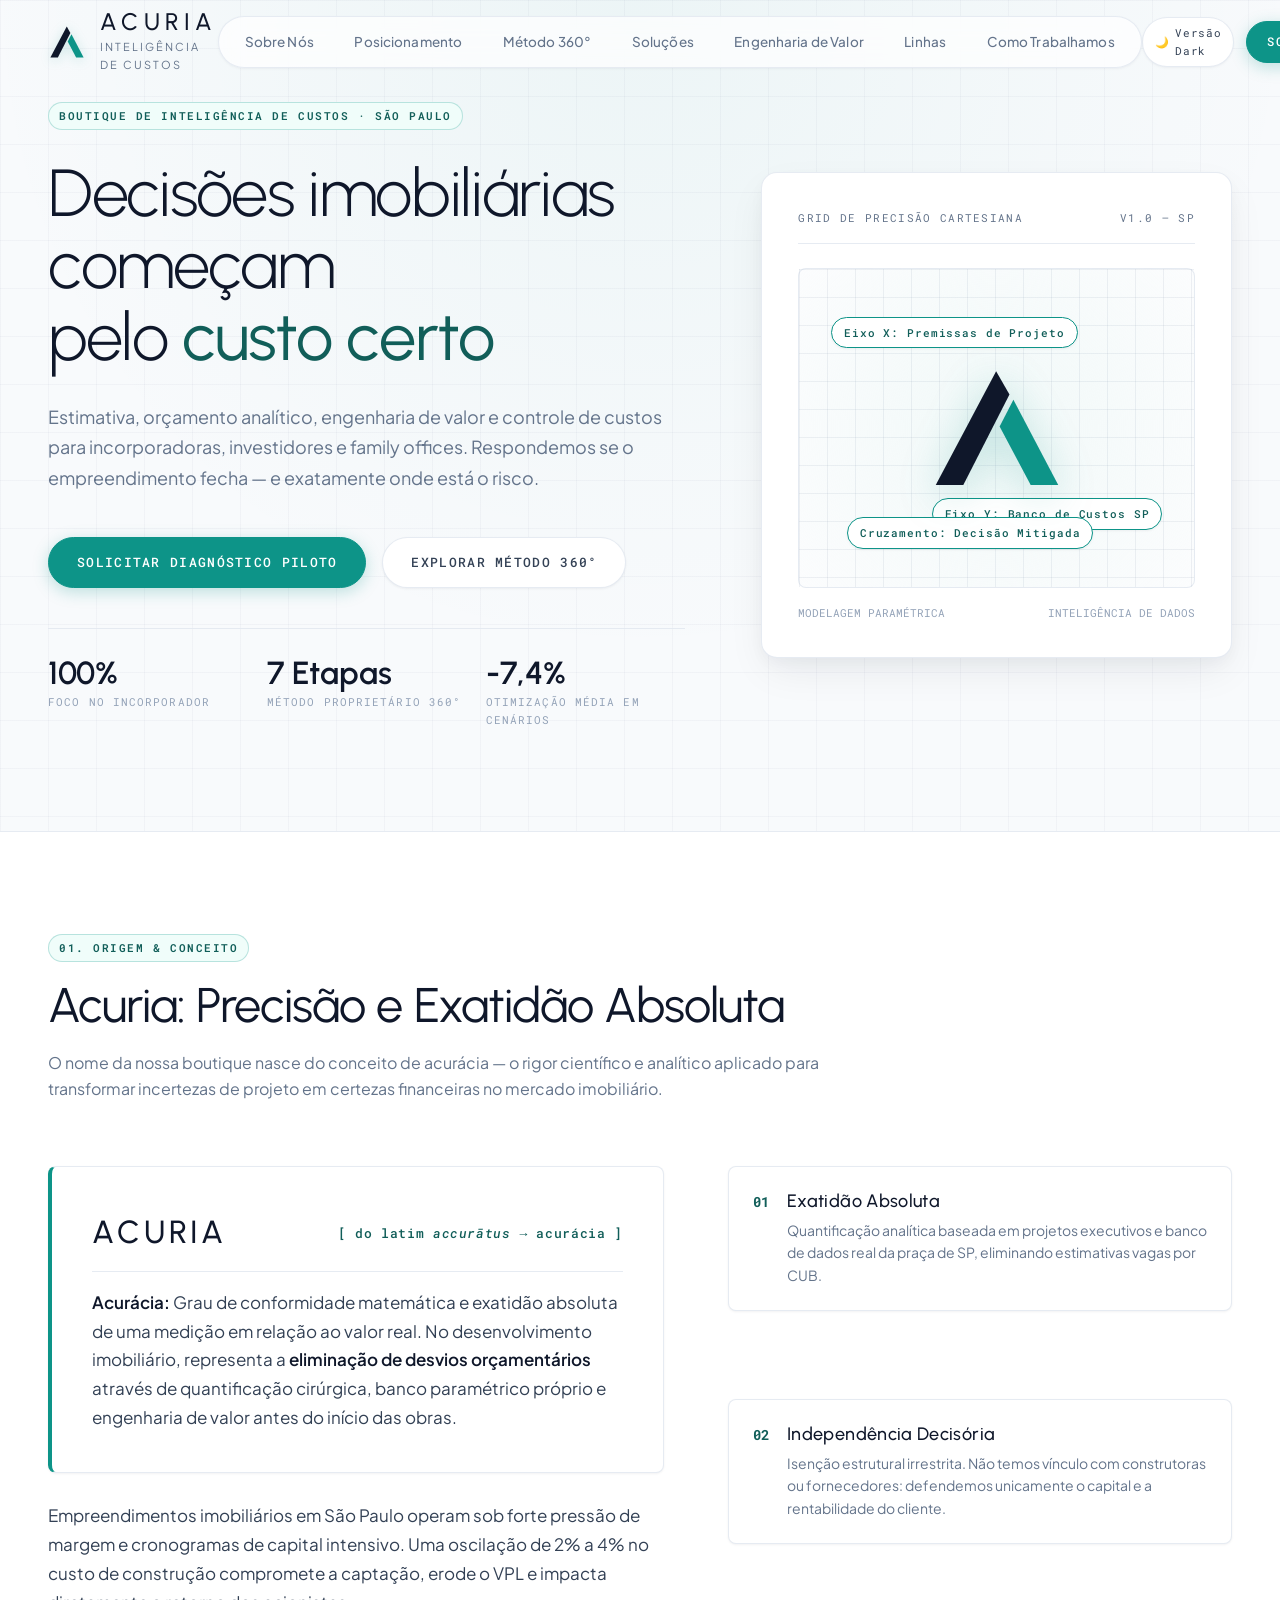
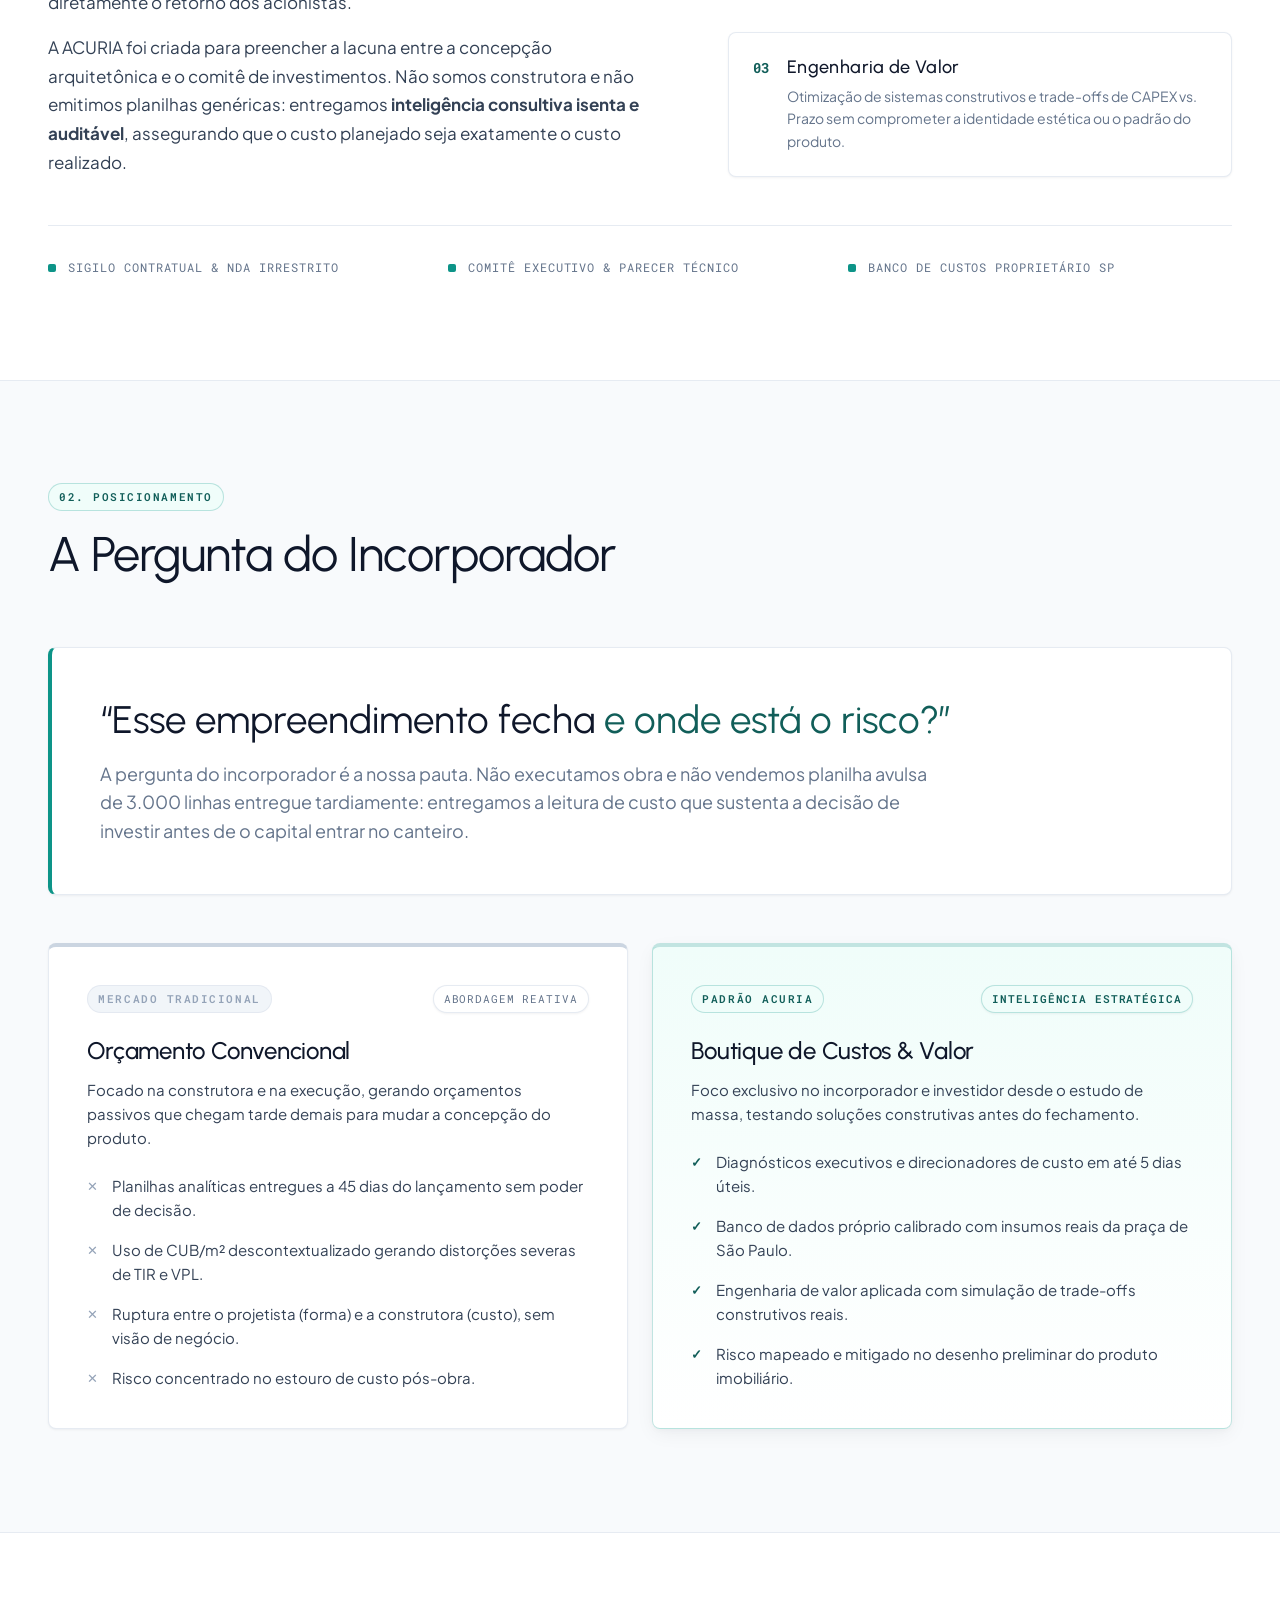
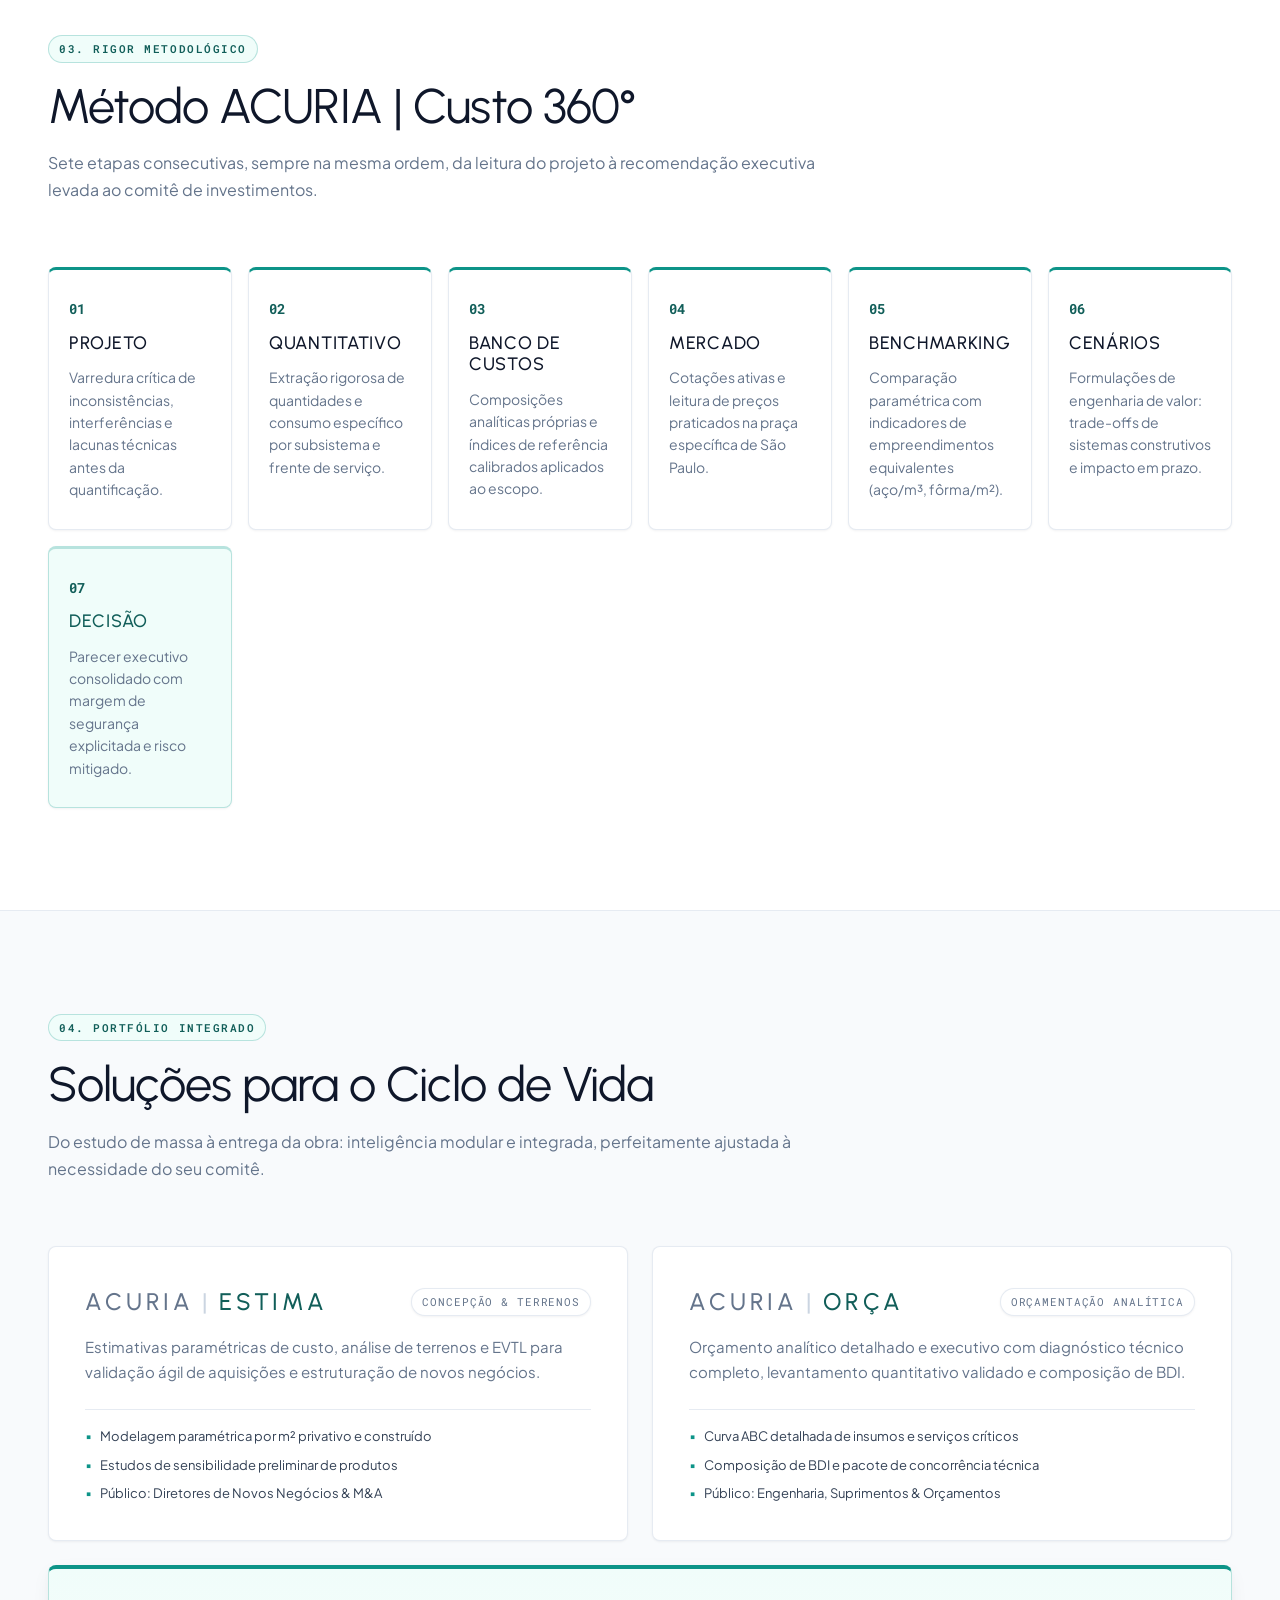
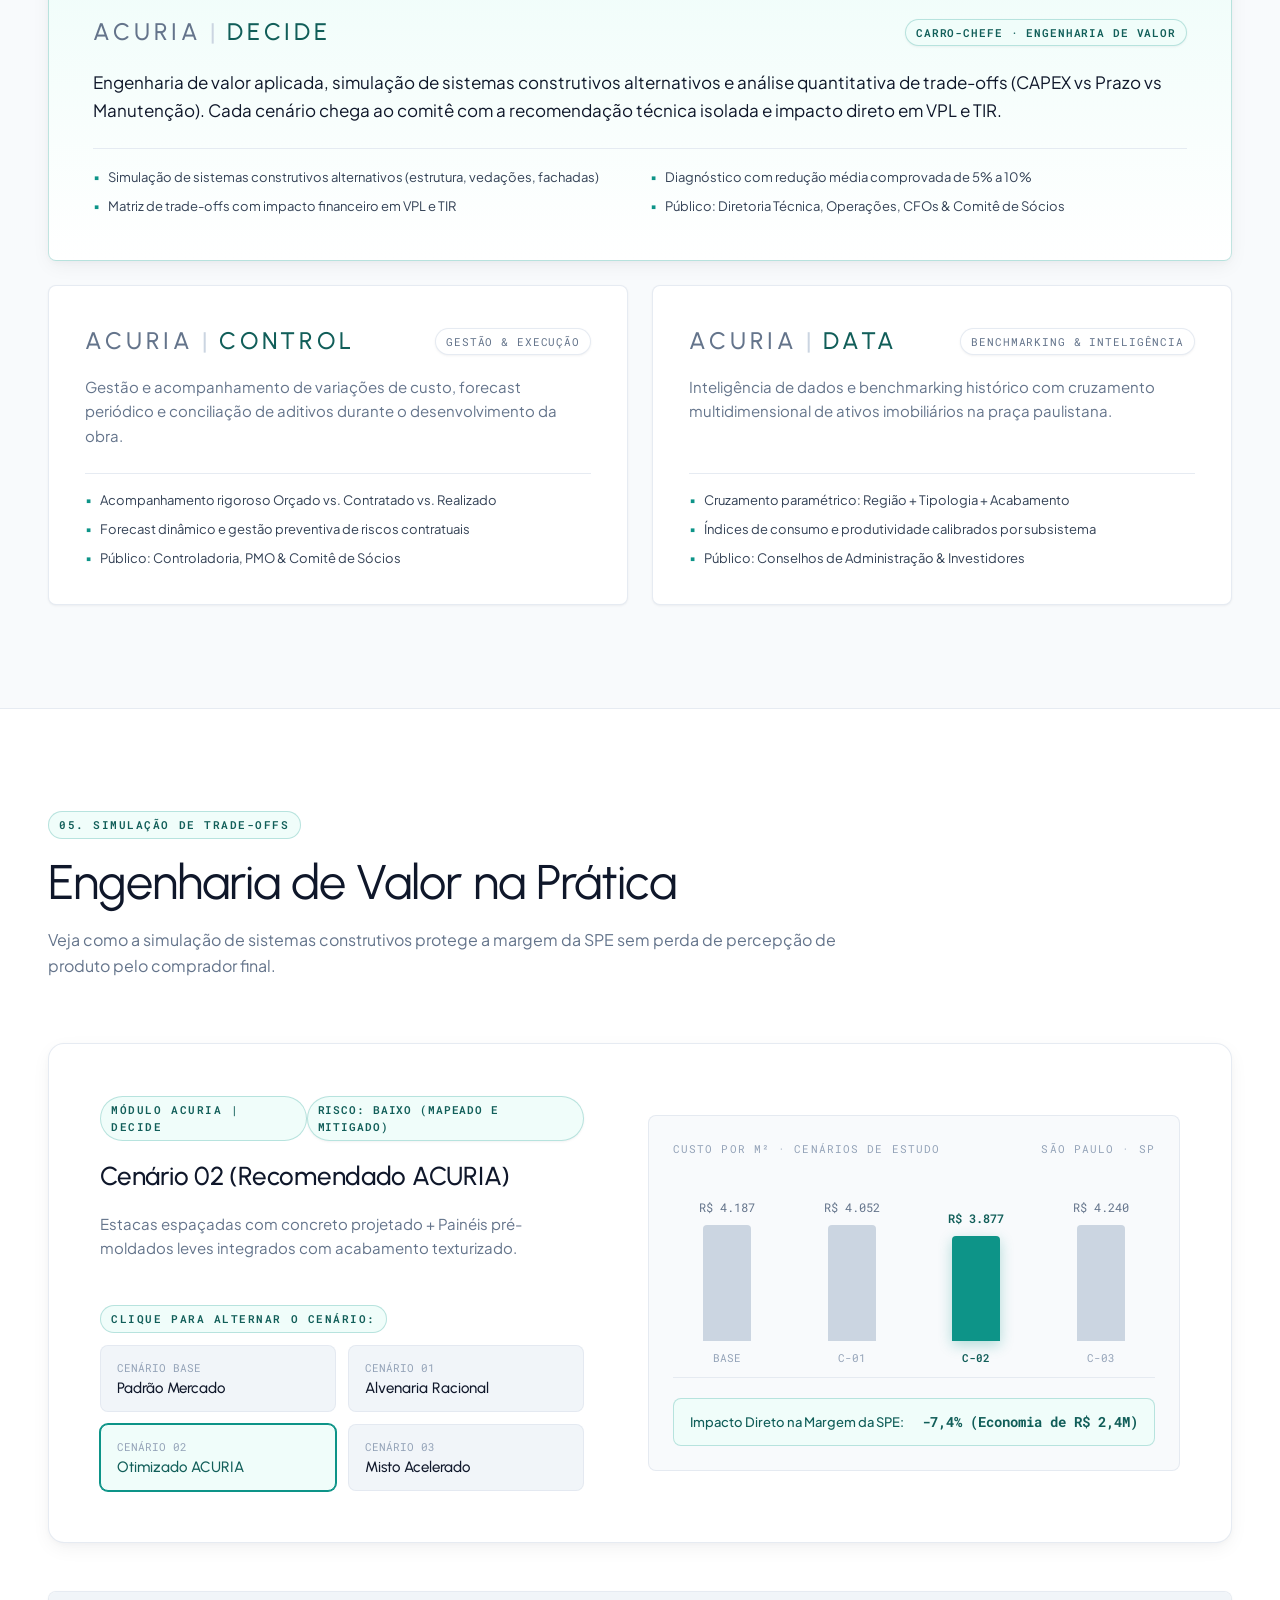
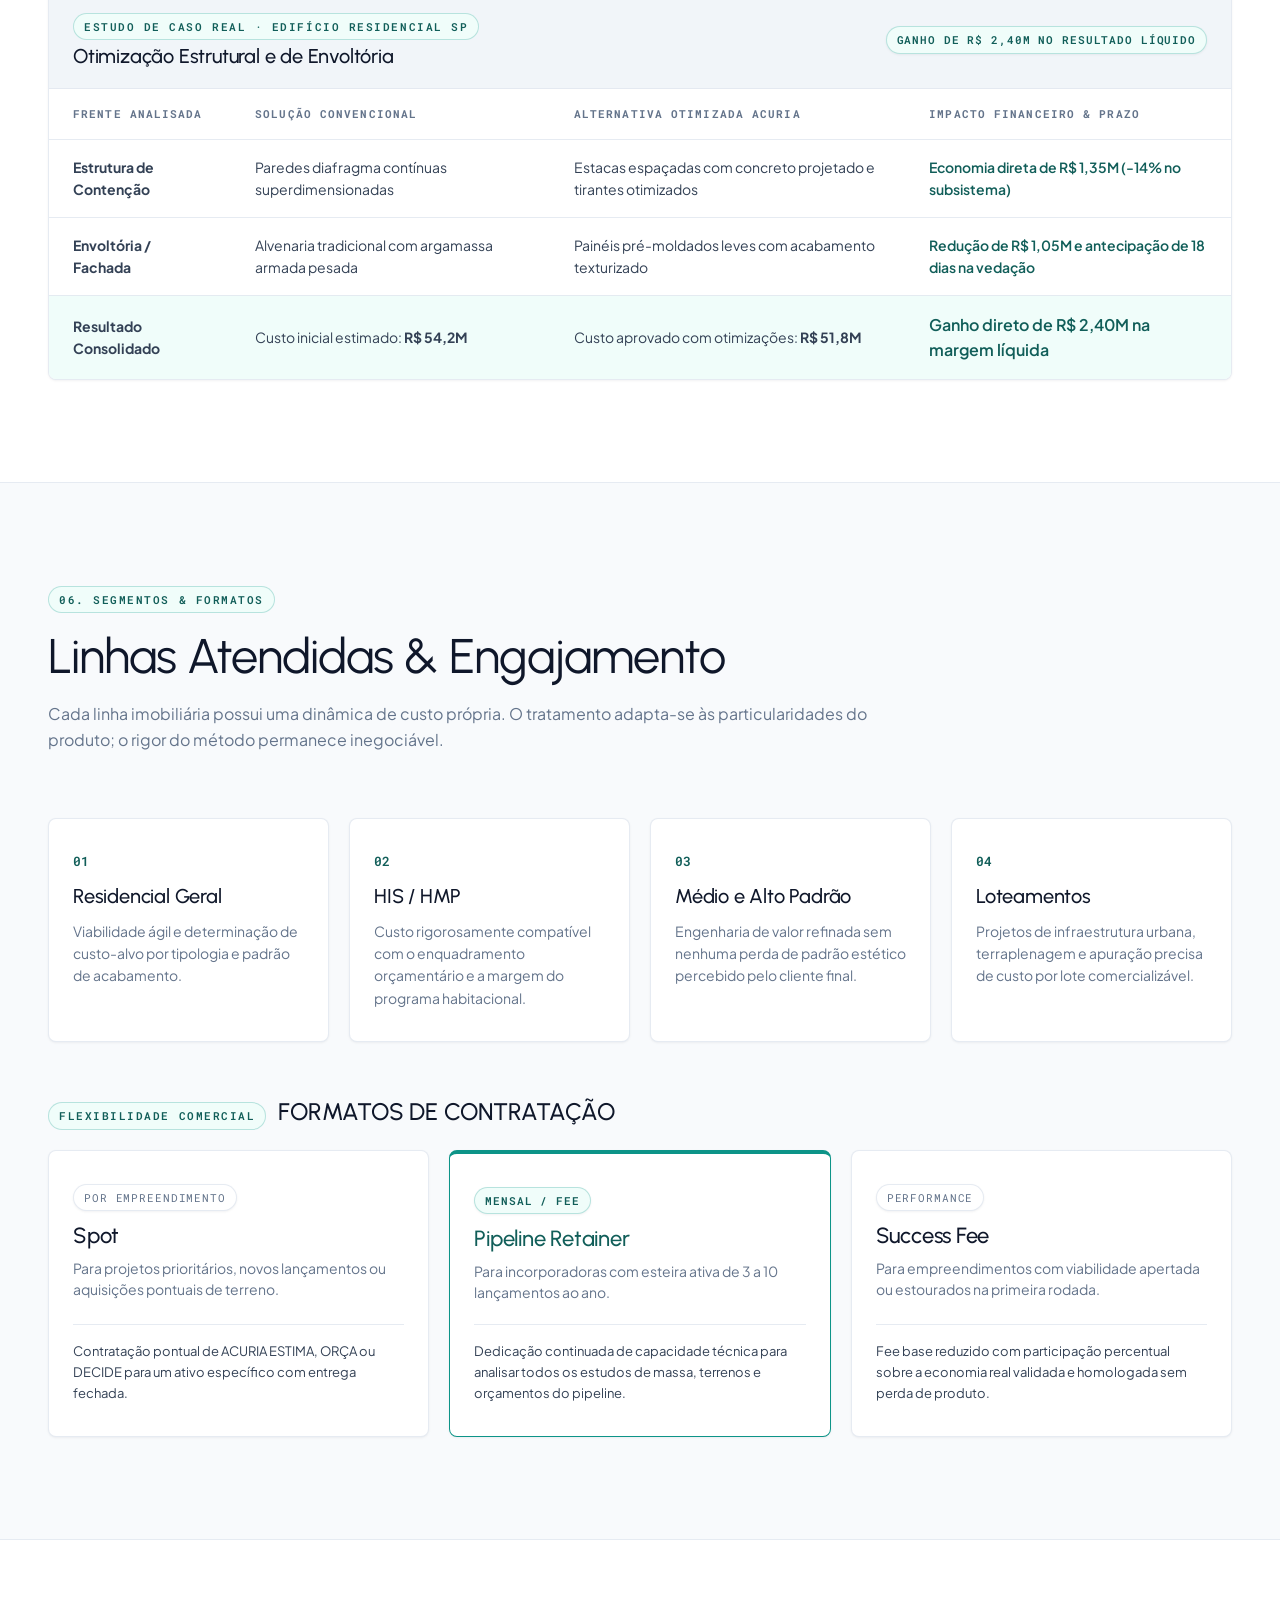
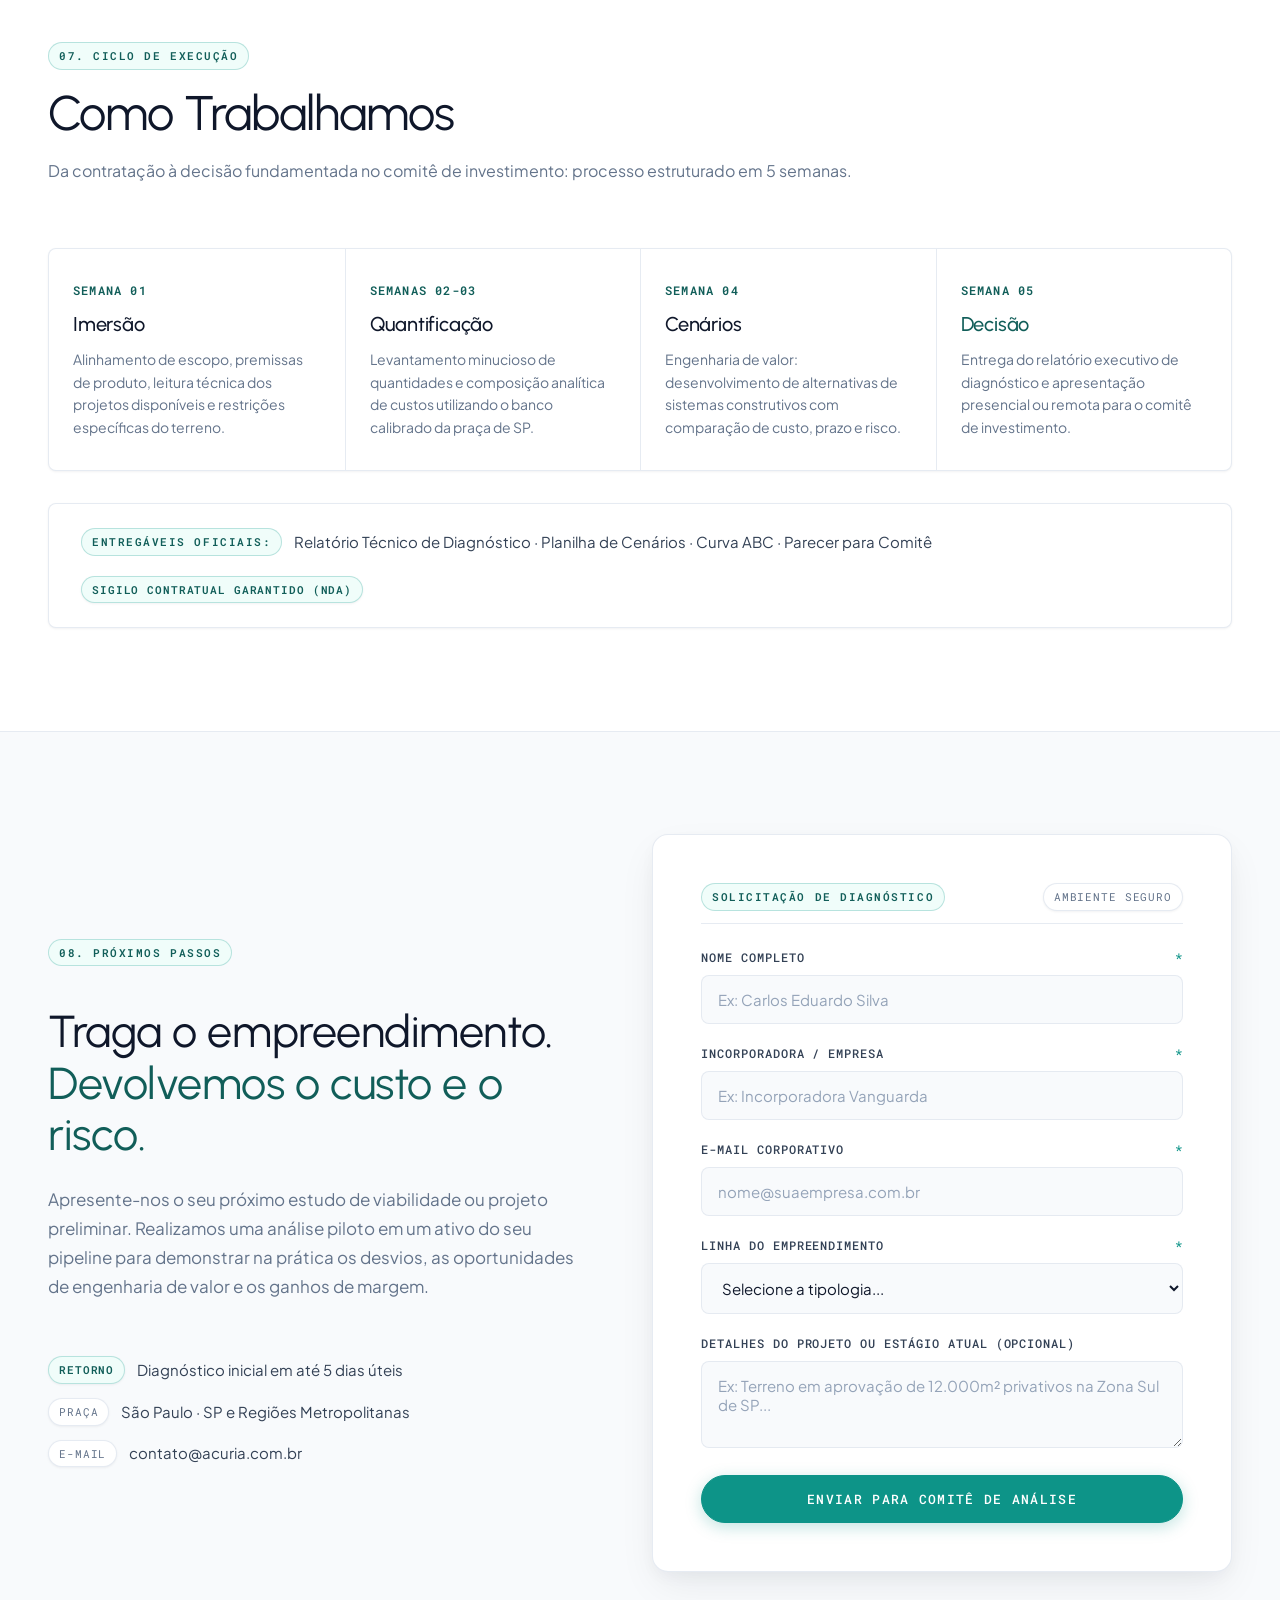
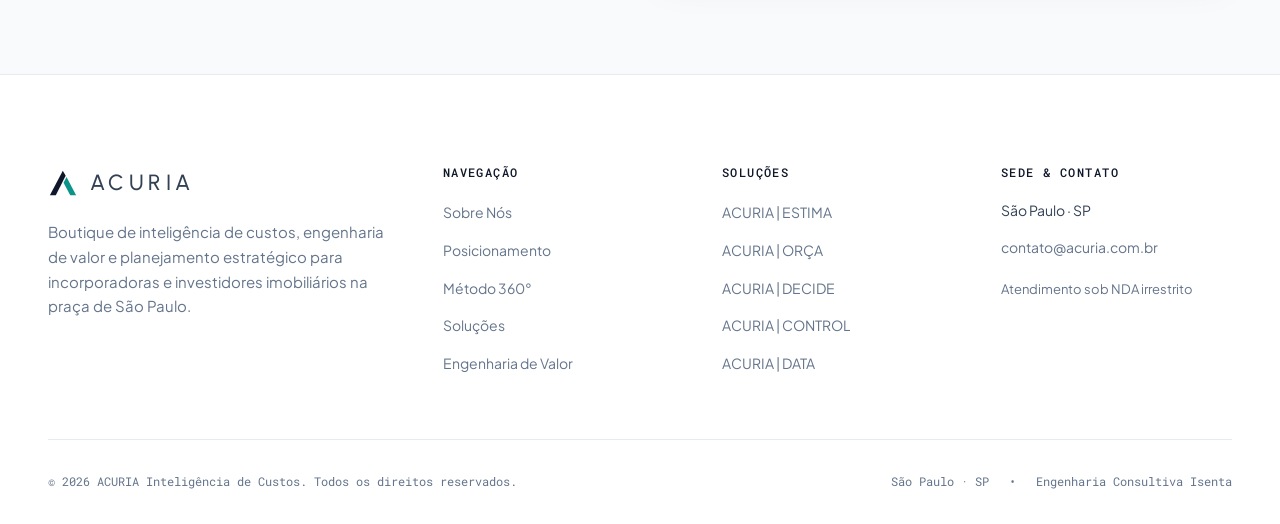
==== index-light.html @ c967e715 "feat: complete ACURIA web platform with dark and light editions, sobre nós section, and balanced sol" ====
<!DOCTYPE html>
<html lang="pt-BR" class="no-js">
<head>
  <meta charset="UTF-8">
  <meta name="viewport" content="width=device-width, initial-scale=1.0">
  <meta http-equiv="X-UA-Compatible" content="ie=edge">
  
  <title>ACURIA | Inteligência de Custos para Decisões Imobiliárias (Light Edition)</title>
  <meta name="description" content="Boutique de inteligência de custos e engenharia de valor em São Paulo. Transformamos projetos, premissas de engenharia e mercado em decisões financeiras antes da primeira estaca na obra.">
  <meta name="keywords" content="Engenharia de Custos, Inteligência Imobiliária, Engenharia de Valor, Orçamento de Obras, Incorporação, Viabilidade Imobiliária, São Paulo">
  <meta name="author" content="ACURIA">
  <meta name="theme-color" content="#F8FAFC">

  <!-- Open Graph / Redes Sociais -->
  <meta property="og:type" content="website">
  <meta property="og:title" content="ACURIA | Inteligência de Custos para Decisões Imobiliárias">
  <meta property="og:description" content="Decisões imobiliárias começam pelo custo certo. Respondemos se o empreendimento fecha e onde está o risco.">
  <meta property="og:image" content="./identidade%20visual%20-%20cores%20e%20marca/uploads/WhatsApp%20Image%202026-09-12%20at%2021.34.09.jpeg">

  <!-- Favicon / Isotipo Vetorial Oficial -->
  <link rel="icon" type="image/svg+xml" href="data:image/svg+xml,<svg xmlns='http://www.w3.org/2000/svg' viewBox='0 0 64 64'><polygon points='31.6,6 37.7,16.7 16.6,58 4,58' fill='%230A111E'/><polygon points='39.5,19.04 60,58 47.4,58 33.2,31.36' fill='%230D9488'/></svg>">

  <!-- Fontes Oficiais: Urbanist, Plus Jakarta Sans, Inter, Roboto Mono -->
  <link rel="preconnect" href="https://fonts.googleapis.com">
  <link rel="preconnect" href="https://fonts.gstatic.com" crossorigin>
  <link href="https://fonts.googleapis.com/css2?family=Inter:wght@300;400;500;600&family=Plus+Jakarta+Sans:wght@300;400;500;600;700&family=Roboto+Mono:wght@400;500;600&family=Urbanist:wght@300;400;500;600;700&display=swap" rel="stylesheet">

  <!-- Folhas de Estilo Modulares da Versão Clara (Soft Modern) -->
  <link rel="stylesheet" href="css-light/variables.css">
  <link rel="stylesheet" href="css-light/base.css">
  <link rel="stylesheet" href="css-light/layout.css">
  <link rel="stylesheet" href="css-light/components.css">
  <link rel="stylesheet" href="css-light/responsive.css">
</head>
<body class="bg-grid-pattern">

  <!-- ========================================================================
       BARRA DE NAVEGAÇÃO SUPERIOR FLUTUANTE (SOFT MODERN)
       ======================================================================== -->
  <header class="site-header" id="site-header">
    <div class="container header-container">
      
      <!-- Marca / Símbolo Geométrico Positivo -->
      <a href="#inicio" class="brand-link" aria-label="ACURIA - Página Inicial">
        <svg class="brand-symbol" viewBox="0 0 64 64" aria-hidden="true">
          <polygon points="31.6,6 37.7,16.7 16.6,58 4,58" fill="#0F172A" />
          <polygon points="39.5,19.04 60,58 47.4,58 33.2,31.36" fill="#0D9488" />
        </svg>
        <div class="brand-text">
          <span class="brand-title">ACURIA</span>
          <span class="brand-subtitle">Inteligência de Custos</span>
        </div>
      </a>

      <!-- Segmentações de Navegação Superior (Desktop) -->
      <nav aria-label="Navegação Principal" class="main-nav">
        <ul class="nav-segments">
          <li class="nav-item">
            <a href="#sobre-nos" class="nav-link">Sobre Nós</a>
          </li>
          <li class="nav-item">
            <a href="#posicionamento" class="nav-link">Posicionamento</a>
          </li>
          <li class="nav-item">
            <a href="#metodo" class="nav-link">Método 360°</a>
          </li>
          <li class="nav-item">
            <a href="#produtos" class="nav-link">Soluções</a>
          </li>
          <li class="nav-item">
            <a href="#engenharia-valor" class="nav-link">Engenharia de Valor</a>
          </li>
          <li class="nav-item">
            <a href="#linhas" class="nav-link">Linhas</a>
          </li>
          <li class="nav-item">
            <a href="#processo" class="nav-link">Como Trabalhamos</a>
          </li>
        </ul>
      </nav>

      <!-- Ações do Cabeçalho & Alternador de Versão -->
      <div class="header-actions">
        <a href="index.html" class="theme-switch-pill" title="Alternar para a versão escura técnica">
          <span>🌙</span>
          <span>Versão Dark</span>
        </a>
        <a href="#contato" class="btn btn-primary btn-sm">Solicitar Diagnóstico</a>
        
        <!-- Botão Mobile -->
        <button type="button" class="mobile-menu-btn" aria-label="Abrir Menu de Navegação" aria-expanded="false">
          <div class="mobile-menu-icon">
            <span></span>
            <span></span>
            <span></span>
          </div>
        </button>
      </div>

    </div>
  </header>

  <!-- Menu Gaveta Mobile -->
  <div class="mobile-drawer" id="mobile-drawer">
    <div style="display: flex; align-items: center; justify-content: space-between;">
      <div class="brand-text">
        <span class="brand-title" style="font-size: 1.25rem;">ACURIA</span>
      </div>
      <a href="index.html" class="theme-switch-pill">🌙 Dark</a>
    </div>

    <ul class="mobile-nav-list">
      <li>
        <a href="#sobre-nos" class="mobile-nav-link">
          <span>Sobre Nós & Acurácia</span>
        </a>
      </li>
      <li>
        <a href="#posicionamento" class="mobile-nav-link">
          <span>Posicionamento</span>
        </a>
      </li>
      <li>
        <a href="#metodo" class="mobile-nav-link">
          <span>Método Custo 360°</span>
        </a>
      </li>
      <li>
        <a href="#produtos" class="mobile-nav-link">
          <span>Soluções & Produtos</span>
        </a>
      </li>
      <li>
        <a href="#engenharia-valor" class="mobile-nav-link">
          <span>Engenharia de Valor & Cenários</span>
        </a>
      </li>
      <li>
        <a href="#linhas" class="mobile-nav-link">
          <span>Linhas Atendidas</span>
        </a>
      </li>
      <li>
        <a href="#processo" class="mobile-nav-link">
          <span>Como Trabalhamos</span>
        </a>
      </li>
      <li>
        <a href="#contato" class="mobile-nav-link">
          <span>Falar com a ACURIA</span>
        </a>
      </li>
    </ul>

    <div style="padding-top: 20px; border-top: 1px solid var(--color-slate-border);">
      <a href="#contato" class="btn btn-primary btn-block">Diagnóstico Piloto</a>
    </div>
  </div>

  <!-- CONTEÚDO PRINCIPAL DA APLICAÇÃO -->
  <main id="main-content">

    <!-- ========================================================================
         HERO SECTION (DESIGN EDITORIAL & SOFT LUXURY)
         ======================================================================== -->
    <section class="section-wrapper" id="inicio">
      <div class="container hero-grid">
        
        <div class="hero-content">
          <div class="hero-badge-container">
            <span class="mono-label">Boutique de Inteligência de Custos · São Paulo</span>
          </div>

          <h1 class="hero-title">
            Decisões imobiliárias começam pelo <span class="highlight-text">custo certo</span>
          </h1>

          <p class="hero-description">
            Estimativa, orçamento analítico, engenharia de valor e controle de custos para incorporadoras, investidores e family offices. Respondemos se o empreendimento fecha — e exatamente onde está o risco.
          </p>

          <div class="hero-cta-group">
            <a href="#contato" class="btn btn-primary">Solicitar Diagnóstico Piloto</a>
            <a href="#metodo" class="btn btn-outline">Explorar Método 360°</a>
          </div>

          <!-- Faixa de Métricas Rápidas -->
          <div class="hero-metrics-strip">
            <div class="metric-item">
              <span class="metric-val">100%</span>
              <span class="metric-label">Foco no Incorporador</span>
            </div>
            <div class="metric-item">
              <span class="metric-val">7 Etapas</span>
              <span class="metric-label">Método Proprietário 360°</span>
            </div>
            <div class="metric-item">
              <span class="metric-val text-accent">-7,4%</span>
              <span class="metric-label">Otimização Média em Cenários</span>
            </div>
          </div>
        </div>

        <!-- Painel Geométrico / Blueprint de Precisão em Porcelana -->
        <div class="hero-visual-card">
          <div class="hero-visual-header">
            <span>GRID DE PRECISÃO CARTESIANA</span>
            <span>V1.0 — SP</span>
          </div>
          
          <div class="blueprint-stage">
            <div class="blueprint-grid-overlay"></div>
            
            <svg class="blueprint-center-symbol" viewBox="0 0 64 64" aria-label="Isotipo ACURIA em Grid Técnico">
              <polygon points="31.6,6 37.7,16.7 16.6,58 4,58" fill="#0F172A" />
              <polygon points="39.5,19.04 60,58 47.4,58 33.2,31.36" fill="#0D9488" />
            </svg>

            <div class="blueprint-nodes">
              <div class="node-tag node-tag-1">Eixo X: Premissas de Projeto</div>
              <div class="node-tag node-tag-2">Eixo Y: Banco de Custos SP</div>
              <div class="node-tag node-tag-3">Cruzamento: Decisão Mitigada</div>
            </div>
          </div>

          <div style="margin-top: 16px; font-family: var(--font-mono); font-size: 0.6875rem; color: var(--color-text-dim); display: flex; justify-content: space-between;">
            <span>MODELAGEM PARAMÉTRICA</span>
            <span>INTELIGÊNCIA DE DADOS</span>
          </div>
        </div>

      </div>
    </section>

    <!-- ========================================================================
         SEÇÃO 01: SOBRE NÓS — ORIGEM & O CONCEITO DE ACURÁCIA
         ======================================================================== -->
    <section class="section-wrapper section-padding section-alt" id="sobre-nos">
      <div class="container">
        
        <div class="section-header">
          <div class="section-header-top">
            <span class="mono-label">01. Origem & Conceito</span>
          </div>
          <h2 class="section-title">Acuria: Precisão e Exatidão Absoluta</h2>
          <p class="section-subtitle">
            O nome da nossa boutique nasce do conceito de acurácia — o rigor científico e analítico aplicado para transformar incertezas de projeto em certezas financeiras no mercado imobiliário.
          </p>
        </div>

        <div class="about-grid">
          
          <!-- Narrativa & Etimologia -->
          <div class="about-narrative">
            
            <div class="etymology-card">
              <div class="etymology-header">
                <span class="etymology-word">ACURIA</span>
                <span class="etymology-phonetic">[ do latim <em>accurātus</em> → acurácia ]</span>
              </div>
              <div class="etymology-definition">
                <strong>Acurácia:</strong> Grau de conformidade matemática e exatidão absoluta de uma medição em relação ao valor real. No desenvolvimento imobiliário, representa a <strong>eliminação de desvios orçamentários</strong> através de quantificação cirúrgica, banco paramétrico próprio e engenharia de valor antes do início das obras.
              </div>
            </div>

            <div style="font-size: 1.0625rem; line-height: 1.7; color: var(--color-text-muted);">
              <p style="margin-bottom: 16px;">
                Empreendimentos imobiliários em São Paulo operam sob forte pressão de margem e cronogramas de capital intensivo. Uma oscilação de 2% a 4% no custo de construção compromete a captação, erode o VPL e impacta diretamente o retorno dos acionistas.
              </p>
              <p>
                A ACURIA foi criada para preencher a lacuna entre a concepção arquitetônica e o comitê de investimentos. Não somos construtora e não emitimos planilhas genéricas: entregamos <strong>inteligência consultiva isenta e auditável</strong>, assegurando que o custo planejado seja exatamente o custo realizado.
              </p>
            </div>

          </div>

          <!-- Pilares da Acurácia -->
          <div class="about-pillars-stack">
            
            <div class="accuracy-pillar-card">
              <span class="pillar-index">01</span>
              <div class="pillar-content">
                <h4>Exatidão Absoluta</h4>
                <p>Quantificação analítica baseada em projetos executivos e banco de dados real da praça de SP, eliminando estimativas vagas por CUB.</p>
              </div>
            </div>

            <div class="accuracy-pillar-card">
              <span class="pillar-index">02</span>
              <div class="pillar-content">
                <h4>Independência Decisória</h4>
                <p>Isenção estrutural irrestrita. Não temos vínculo com construtoras ou fornecedores: defendemos unicamente o capital e a rentabilidade do cliente.</p>
              </div>
            </div>

            <div class="accuracy-pillar-card">
              <span class="pillar-index">03</span>
              <div class="pillar-content">
                <h4>Engenharia de Valor</h4>
                <p>Otimização de sistemas construtivos e trade-offs de CAPEX vs. Prazo sem comprometer a identidade estética ou o padrão do produto.</p>
              </div>
            </div>

          </div>

        </div>

        <!-- Barra de Governança & Rigor -->
        <div class="about-credentials-bar">
          <div class="credential-item">
            <span class="credential-icon"></span>
            <span>Sigilo Contratual & NDA Irrestrito</span>
          </div>
          <div class="credential-item">
            <span class="credential-icon"></span>
            <span>Comitê Executivo & Parecer Técnico</span>
          </div>
          <div class="credential-item">
            <span class="credential-icon"></span>
            <span>Banco de Custos Proprietário SP</span>
          </div>
        </div>

      </div>
    </section>

    <!-- ========================================================================
         SEÇÃO 02: POSICIONAMENTO & A PERGUNTA DO INCORPORADOR
         ======================================================================== -->
    <section class="section-wrapper section-padding" id="posicionamento">
      <div class="container">
        
        <div class="section-header">
          <div class="section-header-top">
            <span class="mono-label">02. Posicionamento</span>
          </div>
          <h2 class="section-title">A Pergunta do Incorporador</h2>
        </div>

        <!-- Bloco de Citação / Tese Central -->
        <div class="positioning-quote-box">
          <div class="quote-lead">
            “Esse empreendimento fecha <span style="color: var(--color-accent-dark);">e onde está o risco?”</span>
          </div>
          <p class="quote-desc">
            A pergunta do incorporador é a nossa pauta. Não executamos obra e não vendemos planilha avulsa de 3.000 linhas entregue tardiamente: entregamos a leitura de custo que sustenta a decisão de investir antes de o capital entrar no canteiro.
          </p>
        </div>

        <!-- Comparativo: Convencional vs ACURIA -->
        <div class="comparison-grid">
          
          <!-- Abordagem Convencional -->
          <div class="comparison-card card-convencional">
            <div class="comparison-header">
              <span class="mono-label" style="color: var(--color-text-dim); background: #F1F5F9; border-color: var(--color-slate-border);">Mercado Tradicional</span>
              <span class="mono-tag">Abordagem Reativa</span>
            </div>
            <h3 class="comparison-title">Orçamento Convencional</h3>
            <p style="font-size: 0.9375rem;">Focado na construtora e na execução, gerando orçamentos passivos que chegam tarde demais para mudar a concepção do produto.</p>
            
            <ul class="comparison-items">
              <li class="comparison-item">
                <span class="item-icon cross">✕</span>
                <span>Planilhas analíticas entregues a 45 dias do lançamento sem poder de decisão.</span>
              </li>
              <li class="comparison-item">
                <span class="item-icon cross">✕</span>
                <span>Uso de CUB/m² descontextualizado gerando distorções severas de TIR e VPL.</span>
              </li>
              <li class="comparison-item">
                <span class="item-icon cross">✕</span>
                <span>Ruptura entre o projetista (forma) e a construtora (custo), sem visão de negócio.</span>
              </li>
              <li class="comparison-item">
                <span class="item-icon cross">✕</span>
                <span>Risco concentrado no estouro de custo pós-obra.</span>
              </li>
            </ul>
          </div>

          <!-- Abordagem ACURIA -->
          <div class="comparison-card card-acuria">
            <div class="comparison-header">
              <span class="mono-label">Padrão ACURIA</span>
              <span class="mono-tag active">Inteligência Estratégica</span>
            </div>
            <h3 class="comparison-title">Boutique de Custos & Valor</h3>
            <p style="font-size: 0.9375rem;">Foco exclusivo no incorporador e investidor desde o estudo de massa, testando soluções construtivas antes do fechamento.</p>
            
            <ul class="comparison-items">
              <li class="comparison-item">
                <span class="item-icon check">✓</span>
                <span>Diagnósticos executivos e direcionadores de custo em até 5 dias úteis.</span>
              </li>
              <li class="comparison-item">
                <span class="item-icon check">✓</span>
                <span>Banco de dados próprio calibrado com insumos reais da praça de São Paulo.</span>
              </li>
              <li class="comparison-item">
                <span class="item-icon check">✓</span>
                <span>Engenharia de valor aplicada com simulação de trade-offs construtivos reais.</span>
              </li>
              <li class="comparison-item">
                <span class="item-icon check">✓</span>
                <span>Risco mapeado e mitigado no desenho preliminar do produto imobiliário.</span>
              </li>
            </ul>
          </div>

        </div>

      </div>
    </section>

    <!-- ========================================================================
         SEÇÃO 03: MÉTODO PROPRIETÁRIO CUSTO 360°
         ======================================================================== -->
    <section class="section-wrapper section-padding section-alt" id="metodo">
      <div class="container">
        
        <div class="section-header">
          <div class="section-header-top">
            <span class="mono-label">03. Rigor Metodológico</span>
          </div>
          <h2 class="section-title">Método ACURIA | Custo 360°</h2>
          <p class="section-subtitle">
            Sete etapas consecutivas, sempre na mesma ordem, da leitura do projeto à recomendação executiva levada ao comitê de investimentos.
          </p>
        </div>

        <div class="method-grid">
          
          <div class="method-step-card">
            <span class="method-step-num">01</span>
            <h3 class="method-step-title">Projeto</h3>
            <p class="method-step-desc">Varredura crítica de inconsistências, interferências e lacunas técnicas antes da quantificação.</p>
          </div>

          <div class="method-step-card">
            <span class="method-step-num">02</span>
            <h3 class="method-step-title">Quantitativo</h3>
            <p class="method-step-desc">Extração rigorosa de quantidades e consumo específico por subsistema e frente de serviço.</p>
          </div>

          <div class="method-step-card">
            <span class="method-step-num">03</span>
            <h3 class="method-step-title">Banco de Custos</h3>
            <p class="method-step-desc">Composições analíticas próprias e índices de referência calibrados aplicados ao escopo.</p>
          </div>

          <div class="method-step-card">
            <span class="method-step-num">04</span>
            <h3 class="method-step-title">Mercado</h3>
            <p class="method-step-desc">Cotações ativas e leitura de preços praticados na praça específica de São Paulo.</p>
          </div>

          <div class="method-step-card">
            <span class="method-step-num">05</span>
            <h3 class="method-step-title">Benchmarking</h3>
            <p class="method-step-desc">Comparação paramétrica com indicadores de empreendimentos equivalentes (aço/m³, fôrma/m²).</p>
          </div>

          <div class="method-step-card">
            <span class="method-step-num">06</span>
            <h3 class="method-step-title">Cenários</h3>
            <p class="method-step-desc">Formulações de engenharia de valor: trade-offs de sistemas construtivos e impacto em prazo.</p>
          </div>

          <div class="method-step-card highlight">
            <span class="method-step-num">07</span>
            <h3 class="method-step-title" style="color: var(--color-accent-dark);">Decisão</h3>
            <p class="method-step-desc">Parecer executivo consolidado com margem de segurança explicitada e risco mitigado.</p>
          </div>

        </div>

      </div>
    </section>

    <!-- ========================================================================
         SEÇÃO 04: ARQUITETURA DE PRODUTOS & SOLUÇÕES
         ======================================================================== -->
    <section class="section-wrapper section-padding" id="produtos">
      <div class="container">
        
        <div class="section-header">
          <div class="section-header-top">
            <span class="mono-label">04. Portfólio Integrado</span>
          </div>
          <h2 class="section-title">Soluções para o Ciclo de Vida</h2>
          <p class="section-subtitle">
            Do estudo de massa à entrega da obra: inteligência modular e integrada, perfeitamente ajustada à necessidade do seu comitê.
          </p>
        </div>

        <div class="solutions-container">
          
          <!-- Linha Superior: Concepção & Orçamento (2 Cards 50%/50%) -->
          <div class="solutions-row">
            
            <!-- ESTIMA -->
            <div class="product-card">
              <div>
                <div class="product-badge-row">
                  <div class="product-brand-title">
                    <span class="brand-prefix">ACURIA</span>
                    <span class="brand-sep">|</span>
                    <span class="brand-name">ESTIMA</span>
                  </div>
                  <span class="mono-tag">Concepção & Terrenos</span>
                </div>
                <p class="product-desc" style="margin-top: 14px;">
                  Estimativas paramétricas de custo, análise de terrenos e EVTL para validação ágil de aquisições e estruturação de novos negócios.
                </p>
              </div>
              <ul class="product-deliverables">
                <li>Modelagem paramétrica por m² privativo e construído</li>
                <li>Estudos de sensibilidade preliminar de produtos</li>
                <li>Público: Diretores de Novos Negócios & M&A</li>
              </ul>
            </div>

            <!-- ORÇA -->
            <div class="product-card">
              <div>
                <div class="product-badge-row">
                  <div class="product-brand-title">
                    <span class="brand-prefix">ACURIA</span>
                    <span class="brand-sep">|</span>
                    <span class="brand-name">ORÇA</span>
                  </div>
                  <span class="mono-tag">Orçamentação Analítica</span>
                </div>
                <p class="product-desc" style="margin-top: 14px;">
                  Orçamento analítico detalhado e executivo com diagnóstico técnico completo, levantamento quantitativo validado e composição de BDI.
                </p>
              </div>
              <ul class="product-deliverables">
                <li>Curva ABC detalhada de insumos e serviços críticos</li>
                <li>Composição de BDI e pacote de concorrência técnica</li>
                <li>Público: Engenharia, Suprimentos & Orçamentos</li>
              </ul>
            </div>

          </div>

          <!-- Linha Central Destaque: DECIDE (Carro-Chefe 100% Full Width) -->
          <div class="product-card card-featured">
            <div>
              <div class="product-badge-row">
                <div class="product-brand-title">
                  <span class="brand-prefix" style="color: var(--color-text-muted);">ACURIA</span>
                  <span class="brand-sep">|</span>
                  <span class="brand-name" style="color: var(--color-accent-dark);">DECIDE</span>
                </div>
                <span class="mono-tag active">Carro-Chefe · Engenharia de Valor</span>
              </div>
              <p class="product-desc" style="margin-top: 16px; font-size: 1.0625rem; color: var(--color-text-primary);">
                Engenharia de valor aplicada, simulação de sistemas construtivos alternativos e análise quantitativa de trade-offs (CAPEX vs Prazo vs Manutenção). Cada cenário chega ao comitê com a recomendação técnica isolada e impacto direto em VPL e TIR.
              </p>
            </div>
            <div style="display: grid; grid-template-columns: repeat(auto-fit, minmax(260px, 1fr)); gap: 20px; padding-top: 18px; border-top: 1px solid var(--color-slate-border);">
              <ul class="product-deliverables" style="border-top: none; padding-top: 0;">
                <li>Simulação de sistemas construtivos alternativos (estrutura, vedações, fachadas)</li>
                <li>Matriz de trade-offs com impacto financeiro em VPL e TIR</li>
              </ul>
              <ul class="product-deliverables" style="border-top: none; padding-top: 0;">
                <li>Diagnóstico com redução média comprovada de 5% a 10%</li>
                <li>Público: Diretoria Técnica, Operações, CFOs & Comitê de Sócios</li>
              </ul>
            </div>
          </div>

          <!-- Linha Inferior: Execução & Inteligência Contínua (2 Cards 50%/50%) -->
          <div class="solutions-row">
            
            <!-- CONTROL -->
            <div class="product-card">
              <div>
                <div class="product-badge-row">
                  <div class="product-brand-title">
                    <span class="brand-prefix">ACURIA</span>
                    <span class="brand-sep">|</span>
                    <span class="brand-name">CONTROL</span>
                  </div>
                  <span class="mono-tag">Gestão & Execução</span>
                </div>
                <p class="product-desc" style="margin-top: 14px;">
                  Gestão e acompanhamento de variações de custo, forecast periódico e conciliação de aditivos durante o desenvolvimento da obra.
                </p>
              </div>
              <ul class="product-deliverables">
                <li>Acompanhamento rigoroso Orçado vs. Contratado vs. Realizado</li>
                <li>Forecast dinâmico e gestão preventiva de riscos contratuais</li>
                <li>Público: Controladoria, PMO & Comitê de Sócios</li>
              </ul>
            </div>

            <!-- DATA -->
            <div class="product-card">
              <div>
                <div class="product-badge-row">
                  <div class="product-brand-title">
                    <span class="brand-prefix">ACURIA</span>
                    <span class="brand-sep">|</span>
                    <span class="brand-name">DATA</span>
                  </div>
                  <span class="mono-tag">Benchmarking & Inteligência</span>
                </div>
                <p class="product-desc" style="margin-top: 14px;">
                  Inteligência de dados e benchmarking histórico com cruzamento multidimensional de ativos imobiliários na praça paulistana.
                </p>
              </div>
              <ul class="product-deliverables">
                <li>Cruzamento paramétrico: Região + Tipologia + Acabamento</li>
                <li>Índices de consumo e produtividade calibrados por subsistema</li>
                <li>Público: Conselhos de Administração & Investidores</li>
              </ul>
            </div>

          </div>

        </div>

      </div>
    </section>

    <!-- ========================================================================
         SEÇÃO 05: ENGENHARIA DE VALOR & SIMULADOR INTERATIVO
         ======================================================================== -->
    <section class="section-wrapper section-padding section-alt" id="engenharia-valor">
      <div class="container">
        
        <div class="section-header">
          <div class="section-header-top">
            <span class="mono-label">05. Simulação de Trade-Offs</span>
          </div>
          <h2 class="section-title">Engenharia de Valor na Prática</h2>
          <p class="section-subtitle">
            Veja como a simulação de sistemas construtivos protege a margem da SPE sem perda de percepção de produto pelo comprador final.
          </p>
        </div>

        <!-- Simulador Interativo de Cenários -->
        <div class="simulator-wrapper">
          
          <div class="simulator-info">
            <div style="display: flex; align-items: center; justify-content: space-between;">
              <span class="mono-label">Módulo ACURIA | DECIDE</span>
              <span id="scenario-risk-badge" class="mono-tag active">Risco: BAIXO</span>
            </div>

            <h3 id="scenario-result-title" style="font-size: 1.625rem; font-weight: 500;">Cenário 02 (Recomendado ACURIA)</h3>
            
            <p id="scenario-desc-text" style="font-size: 0.9375rem; min-height: 56px; color: var(--color-text-muted);">
              Estacas espaçadas com concreto projetado + Painéis pré-moldados leves integrados com acabamento texturizado.
            </p>

            <div>
              <span class="mono-label" style="font-size: 0.6875rem;">Clique para alternar o cenário:</span>
              <div class="scenario-buttons-group">
                <button type="button" class="scenario-btn" data-scenario="base">
                  <span class="sc-label">Cenário Base</span>
                  <span class="sc-name">Padrão Mercado</span>
                </button>
                <button type="button" class="scenario-btn" data-scenario="c01">
                  <span class="sc-label">Cenário 01</span>
                  <span class="sc-name">Alvenaria Racional</span>
                </button>
                <button type="button" class="scenario-btn active" data-scenario="c02">
                  <span class="sc-label">Cenário 02</span>
                  <span class="sc-name">Otimizado ACURIA</span>
                </button>
                <button type="button" class="scenario-btn" data-scenario="c03">
                  <span class="sc-label">Cenário 03</span>
                  <span class="sc-name">Misto Acelerado</span>
                </button>
              </div>
            </div>
          </div>

          <!-- Gráfico Interativo de Barras -->
          <div class="chart-container">
            <div class="chart-header">
              <span>Custo por m² · Cenários de Estudo</span>
              <span>São Paulo · SP</span>
            </div>

            <div class="chart-bars-stage">
              
              <!-- Barra BASE -->
              <div class="bar-col" data-scenario="base">
                <span class="bar-val">R$ 4.187</span>
                <div class="bar-fill" style="height: 82%;"></div>
                <span class="bar-tag">BASE</span>
              </div>

              <!-- Barra C-01 -->
              <div class="bar-col" data-scenario="c01">
                <span class="bar-val">R$ 4.052</span>
                <div class="bar-fill" style="height: 74%;"></div>
                <span class="bar-tag">C-01</span>
              </div>

              <!-- Barra C-02 (Recomendada) -->
              <div class="bar-col active" data-scenario="c02">
                <span class="bar-val">R$ 3.877</span>
                <div class="bar-fill" style="height: 62%;"></div>
                <span class="bar-tag">C-02</span>
              </div>

              <!-- Barra C-03 -->
              <div class="bar-col" data-scenario="c03">
                <span class="bar-val">R$ 4.240</span>
                <div class="bar-fill" style="height: 90%;"></div>
                <span class="bar-tag">C-03</span>
              </div>

            </div>

            <!-- Faixa de Resultado -->
            <div class="chart-result-badge">
              <span class="chart-result-title">Impacto Direto na Margem da SPE:</span>
              <span class="chart-result-metric" id="scenario-result-metric">-7,4% (Economia de R$ 2,4M)</span>
            </div>
          </div>

        </div>

        <!-- Estudo de Caso Real Detalhado -->
        <div class="case-study-box">
          <div class="case-study-header">
            <div>
              <span class="mono-label">Estudo de Caso Real · Edifício Residencial SP</span>
              <h3 style="font-size: 1.25rem; font-weight: 500; margin-top: 4px;">Otimização Estrutural e de Envoltória</h3>
            </div>
            <span class="mono-tag active">Ganho de R$ 2,40M no Resultado Líquido</span>
          </div>

          <div class="table-responsive">
            <table class="custom-table">
              <thead>
                <tr>
                  <th>Frente Analisada</th>
                  <th>Solução Convencional</th>
                  <th>Alternativa Otimizada ACURIA</th>
                  <th>Impacto Financeiro & Prazo</th>
                </tr>
              </thead>
              <tbody>
                <tr>
                  <td><strong>Estrutura de Contenção</strong></td>
                  <td>Paredes diafragma contínuas superdimensionadas</td>
                  <td>Estacas espaçadas com concreto projetado e tirantes otimizados</td>
                  <td class="cell-highlight">Economia direta de R$ 1,35M (-14% no subsistema)</td>
                </tr>
                <tr>
                  <td><strong>Envoltória / Fachada</strong></td>
                  <td>Alvenaria tradicional com argamassa armada pesada</td>
                  <td>Painéis pré-moldados leves com acabamento texturizado</td>
                  <td class="cell-highlight">Redução de R$ 1,05M e antecipação de 18 dias na vedação</td>
                </tr>
                <tr class="highlight-row">
                  <td><strong>Resultado Consolidado</strong></td>
                  <td>Custo inicial estimado: <strong>R$ 54,2M</strong></td>
                  <td>Custo aprovado com otimizações: <strong>R$ 51,8M</strong></td>
                  <td class="cell-highlight" style="font-size: 1rem;">Ganho direto de R$ 2,40M na margem líquida</td>
                </tr>
              </tbody>
            </table>
          </div>
        </div>

      </div>
    </section>

    <!-- ========================================================================
         SEÇÃO 06: LINHAS ATENDIDAS & MODELOS COMERCIAIS
         ======================================================================== -->
    <section class="section-wrapper section-padding" id="linhas">
      <div class="container">
        
        <div class="section-header">
          <div class="section-header-top">
            <span class="mono-label">06. Segmentos & Formatos</span>
          </div>
          <h2 class="section-title">Linhas Atendidas & Engajamento</h2>
          <p class="section-subtitle">
            Cada linha imobiliária possui uma dinâmica de custo própria. O tratamento adapta-se às particularidades do produto; o rigor do método permanece inegociável.
          </p>
        </div>

        <!-- Grid de Linhas -->
        <div class="lines-grid">
          
          <div class="line-card">
            <span class="line-card-num">01</span>
            <h3 class="line-card-title">Residencial Geral</h3>
            <p class="line-card-desc">Viabilidade ágil e determinação de custo-alvo por tipologia e padrão de acabamento.</p>
          </div>

          <div class="line-card">
            <span class="line-card-num">02</span>
            <h3 class="line-card-title">HIS / HMP</h3>
            <p class="line-card-desc">Custo rigorosamente compatível com o enquadramento orçamentário e a margem do programa habitacional.</p>
          </div>

          <div class="line-card">
            <span class="line-card-num">03</span>
            <h3 class="line-card-title">Médio e Alto Padrão</h3>
            <p class="line-card-desc">Engenharia de valor refinada sem nenhuma perda de padrão estético percebido pelo cliente final.</p>
          </div>

          <div class="line-card">
            <span class="line-card-num">04</span>
            <h3 class="line-card-title">Loteamentos</h3>
            <p class="line-card-desc">Projetos de infraestrutura urbana, terraplenagem e apuração precisa de custo por lote comercializável.</p>
          </div>

        </div>

        <!-- Modelos de Contratação Comercial -->
        <div style="margin-top: 56px;">
          <div style="display: flex; align-items: baseline; gap: 12px; margin-bottom: 20px;">
            <span class="mono-label">Flexibilidade Comercial</span>
            <h3 style="font-size: 1.5rem; font-weight: 500; text-transform: uppercase;">Formatos de Contratação</h3>
          </div>

          <div class="models-grid">
            
            <div class="model-card">
              <div>
                <span class="mono-tag">Por Empreendimento</span>
                <h4 class="model-title" style="margin-top: 12px;">Spot</h4>
                <p class="model-target">Para projetos prioritários, novos lançamentos ou aquisições pontuais de terreno.</p>
              </div>
              <div class="model-scope">
                Contratação pontual de ACURIA ESTIMA, ORÇA ou DECIDE para um ativo específico com entrega fechada.
              </div>
            </div>

            <div class="model-card" style="border-color: var(--color-accent); border-top: 4px solid var(--color-accent);">
              <div>
                <span class="mono-tag active">Mensal / Fee</span>
                <h4 class="model-title" style="margin-top: 12px; color: var(--color-accent-dark);">Pipeline Retainer</h4>
                <p class="model-target">Para incorporadoras com esteira ativa de 3 a 10 lançamentos ao ano.</p>
              </div>
              <div class="model-scope">
                Dedicação continuada de capacidade técnica para analisar todos os estudos de massa, terrenos e orçamentos do pipeline.
              </div>
            </div>

            <div class="model-card">
              <div>
                <span class="mono-tag">Performance</span>
                <h4 class="model-title" style="margin-top: 12px;">Success Fee</h4>
                <p class="model-target">Para empreendimentos com viabilidade apertada ou estourados na primeira rodada.</p>
              </div>
              <div class="model-scope">
                Fee base reduzido com participação percentual sobre a economia real validada e homologada sem perda de produto.
              </div>
            </div>

          </div>
        </div>

      </div>
    </section>

    <!-- ========================================================================
         SEÇÃO 07: COMO TRABALHAMOS (LINHA DO TEMPO DE 5 SEMANAS)
         ======================================================================== -->
    <section class="section-wrapper section-padding section-alt" id="processo">
      <div class="container">
        
        <div class="section-header">
          <div class="section-header-top">
            <span class="mono-label">07. Ciclo de Execução</span>
          </div>
          <h2 class="section-title">Como Trabalhamos</h2>
          <p class="section-subtitle">
            Da contratação à decisão fundamentada no comitê de investimento: processo estruturado em 5 semanas.
          </p>
        </div>

        <div class="timeline-grid">
          
          <div class="timeline-step">
            <span class="timeline-week">Semana 01</span>
            <h3 class="timeline-title">Imersão</h3>
            <p class="timeline-desc">Alinhamento de escopo, premissas de produto, leitura técnica dos projetos disponíveis e restrições específicas do terreno.</p>
          </div>

          <div class="timeline-step">
            <span class="timeline-week">Semanas 02-03</span>
            <h3 class="timeline-title">Quantificação</h3>
            <p class="timeline-desc">Levantamento minucioso de quantidades e composição analítica de custos utilizando o banco calibrado da praça de SP.</p>
          </div>

          <div class="timeline-step">
            <span class="timeline-week">Semana 04</span>
            <h3 class="timeline-title">Cenários</h3>
            <p class="timeline-desc">Engenharia de valor: desenvolvimento de alternativas de sistemas construtivos com comparação de custo, prazo e risco.</p>
          </div>

          <div class="timeline-step">
            <span class="timeline-week" style="color: var(--color-accent-dark);">Semana 05</span>
            <h3 class="timeline-title" style="color: var(--color-accent-dark);">Decisão</h3>
            <p class="timeline-desc">Entrega do relatório executivo de diagnóstico e apresentação presencial ou remota para o comitê de investimento.</p>
          </div>

        </div>

        <!-- Faixa de Entregáveis -->
        <div style="margin-top: 32px; background: #FFFFFF; border: 1px solid var(--color-slate-border); border-radius: var(--radius-md); padding: 24px 32px; display: flex; align-items: center; justify-content: space-between; flex-wrap: wrap; gap: 20px; box-shadow: var(--shadow-sm);">
          <div style="display: flex; align-items: center; gap: 12px;">
            <span class="mono-label">Entregáveis Oficiais:</span>
            <span style="font-size: 0.9375rem; color: var(--color-text-body);">Relatório Técnico de Diagnóstico · Planilha de Cenários · Curva ABC · Parecer para Comitê</span>
          </div>
          <span class="mono-tag active">Sigilo Contratual Garantido (NDA)</span>
        </div>

      </div>
    </section>

    <!-- ========================================================================
         SEÇÃO 08: FORMULÁRIO DE CONTATO & DIAGNÓSTICO PILOTO (SECURITY-FIRST)
         ======================================================================== -->
    <section class="section-wrapper section-padding" id="contato">
      <div class="container contact-container-grid">
        
        <div class="contact-info-col">
          <div class="section-header-top">
            <span class="mono-label">08. Próximos Passos</span>
          </div>
          
          <h2 style="font-size: clamp(2rem, 3.5vw, 3rem); font-weight: 400; line-height: 1.15;">
            Traga o empreendimento. <span style="color: var(--color-accent-dark);">Devolvemos o custo e o risco.</span>
          </h2>

          <p style="font-size: 1.0625rem; line-height: 1.7; color: var(--color-text-muted);">
            Apresente-nos o seu próximo estudo de viabilidade ou projeto preliminar. Realizamos uma análise piloto em um ativo do seu pipeline para demonstrar na prática os desvios, as oportunidades de engenharia de valor e os ganhos de margem.
          </p>

          <div style="display: flex; flex-direction: column; gap: 14px; margin-top: 16px;">
            <div style="display: flex; align-items: center; gap: 12px;">
              <span class="mono-tag active">Retorno</span>
              <span style="font-size: 0.9375rem; color: var(--color-text-body);">Diagnóstico inicial em até 5 dias úteis</span>
            </div>
            <div style="display: flex; align-items: center; gap: 12px;">
              <span class="mono-tag">Praça</span>
              <span style="font-size: 0.9375rem; color: var(--color-text-body);">São Paulo · SP e Regiões Metropolitanas</span>
            </div>
            <div style="display: flex; align-items: center; gap: 12px;">
              <span class="mono-tag">E-mail</span>
              <span style="font-size: 0.9375rem; color: var(--color-text-body);">contato@acuria.com.br</span>
            </div>
          </div>
        </div>

        <!-- Formulário Seguro -->
        <div class="contact-form-box">
          <div style="display: flex; align-items: center; justify-content: space-between; margin-bottom: 24px; padding-bottom: 12px; border-bottom: 1px solid var(--color-slate-border);">
            <span class="mono-label">Solicitação de Diagnóstico</span>
            <span class="mono-tag">Ambiente Seguro</span>
          </div>

          <form id="contact-form" autocomplete="off" novalidate>
            <div class="form-group">
              <label for="lead-name" class="form-label">
                <span>Nome Completo</span>
                <span style="color: var(--color-accent);">*</span>
              </label>
              <input type="text" id="lead-name" class="form-input" placeholder="Ex: Carlos Eduardo Silva" required maxlength="100">
            </div>

            <div class="form-group">
              <label for="lead-company" class="form-label">
                <span>Incorporadora / Empresa</span>
                <span style="color: var(--color-accent);">*</span>
              </label>
              <input type="text" id="lead-company" class="form-input" placeholder="Ex: Incorporadora Vanguarda" required maxlength="100">
            </div>

            <div class="form-group">
              <label for="lead-email" class="form-label">
                <span>E-mail Corporativo</span>
                <span style="color: var(--color-accent);">*</span>
              </label>
              <input type="email" id="lead-email" class="form-input" placeholder="nome@suaempresa.com.br" required maxlength="120">
            </div>

            <div class="form-group">
              <label for="lead-segment" class="form-label">
                <span>Linha do Empreendimento</span>
                <span style="color: var(--color-accent);">*</span>
              </label>
              <select id="lead-segment" class="form-select" required>
                <option value="" disabled selected>Selecione a tipologia...</option>
                <option value="residencial">Residencial Geral</option>
                <option value="his-hmp">HIS / HMP (Habitação Social / Mercado Popular)</option>
                <option value="alto-padrao">Médio e Alto Padrão</option>
                <option value="loteamento">Loteamentos & Urbanismo</option>
                <option value="outro">Outro / Portfólio Múltiplo</option>
              </select>
            </div>

            <div class="form-group">
              <label for="lead-message" class="form-label">
                <span>Detalhes do Projeto ou Estágio Atual (Opcional)</span>
              </label>
              <textarea id="lead-message" class="form-textarea" rows="3" placeholder="Ex: Terreno em aprovação de 12.000m² privativos na Zona Sul de SP..." maxlength="600"></textarea>
            </div>

            <button type="submit" id="submit-btn" class="btn btn-primary btn-block">
              <span>Enviar para Comitê de Análise</span>
            </button>

            <div id="form-feedback" class="form-feedback" role="alert"></div>
          </form>
        </div>

      </div>
    </section>

  </main>

  <!-- ========================================================================
       RODAPÉ OFICIAL (LIGHT LUXURY EDITION)
       ======================================================================== -->
  <footer class="site-footer">
    <div class="container">
      
      <div class="footer-top-grid">
        
        <div class="footer-brand-col">
          <div style="display: flex; align-items: center; gap: 12px;">
            <svg viewBox="0 0 64 64" width="30" height="30" style="flex: none;" aria-hidden="true">
              <polygon points="31.6,6 37.7,16.7 16.6,58 4,58" fill="#0F172A" />
              <polygon points="39.5,19.04 60,58 47.4,58 33.2,31.36" fill="#0D9488" />
            </svg>
            <span style="font-family: var(--font-brand); font-size: 1.375rem; letter-spacing: 0.2em; font-weight: 500;">ACURIA</span>
          </div>
          <p class="footer-desc">
            Boutique de inteligência de custos, engenharia de valor e planejamento estratégico para incorporadoras e investidores imobiliários na praça de São Paulo.
          </p>
        </div>

        <div class="footer-nav-group">
          <h4>Navegação</h4>
          <ul class="footer-nav-list">
            <li><a href="#sobre-nos" class="footer-nav-link">Sobre Nós</a></li>
            <li><a href="#posicionamento" class="footer-nav-link">Posicionamento</a></li>
            <li><a href="#metodo" class="footer-nav-link">Método 360°</a></li>
            <li><a href="#produtos" class="footer-nav-link">Soluções</a></li>
            <li><a href="#engenharia-valor" class="footer-nav-link">Engenharia de Valor</a></li>
          </ul>
        </div>

        <div class="footer-nav-group">
          <h4>Soluções</h4>
          <ul class="footer-nav-list">
            <li><a href="#produtos" class="footer-nav-link">ACURIA | ESTIMA</a></li>
            <li><a href="#produtos" class="footer-nav-link">ACURIA | ORÇA</a></li>
            <li><a href="#produtos" class="footer-nav-link">ACURIA | DECIDE</a></li>
            <li><a href="#produtos" class="footer-nav-link">ACURIA | CONTROL</a></li>
            <li><a href="#produtos" class="footer-nav-link">ACURIA | DATA</a></li>
          </ul>
        </div>

        <div class="footer-nav-group">
          <h4>Sede & Contato</h4>
          <ul class="footer-nav-list">
            <li style="color: var(--color-text-body); font-size: 0.875rem;">São Paulo · SP</li>
            <li><a href="mailto:contato@acuria.com.br" class="footer-nav-link">contato@acuria.com.br</a></li>
            <li style="color: var(--color-text-muted); font-size: 0.8125rem; margin-top: 8px;">Atendimento sob NDA irrestrito</li>
          </ul>
        </div>

      </div>

      <div class="footer-bottom">
        <div>
          <span>© 2026 ACURIA Inteligência de Custos. Todos os direitos reservados.</span>
        </div>
        <div style="display: flex; gap: 20px;">
          <span>São Paulo · SP</span>
          <span>•</span>
          <span>Engenharia Consultiva Isenta</span>
        </div>
      </div>

    </div>
  </footer>

  <!-- Scripts Modulares em Vanilla JS -->
  <script type="module" src="js/main.js"></script>
</body>
</html>
---- css-light/variables.css ----
/* ==========================================================================
   ACURIA - Design System (Light / Soft Modern Edition)
   Tokens, Cores Claras, Tipografia Editorial e Sombras Ambientes
   ========================================================================== */

:root {
  /* Paleta Base Clara & Soft */
  --color-bg-base: #F8FAFC;
  --color-bg-surface: #FFFFFF;
  --color-bg-alt: #F1F5F9;
  --color-bg-soft: #F8FAFC;
  --color-bg-elevated: #FFFFFF;

  /* Textos de Alta Legibilidade e Contraste Nobre */
  --color-text-primary: #0F172A;
  --color-text-body: #334155;
  --color-text-muted: #64748B;
  --color-text-dim: #94A3B8;

  /* Cor Institucional: Verde Esmeralda Técnico / Teal */
  --color-accent: #0D9488;
  --color-accent-hover: #0F766E;
  --color-accent-light: #14B8A6;
  --color-accent-dark: #115E59;
  --color-accent-subtle: #F0FDFA;
  --color-accent-border: rgba(13, 148, 136, 0.25);

  /* Tons Neutros de Slate & Bordas de Precisão */
  --color-slate: #CBD5E1;
  --color-slate-light: #94A3B8;
  --color-slate-border: rgba(226, 232, 240, 0.85);
  --color-slate-card: #FFFFFF;

  /* Tipografia Oficial */
  --font-brand: 'Urbanist', -apple-system, BlinkMacSystemFont, 'Segoe UI', Roboto, sans-serif;
  --font-body: 'Plus Jakarta Sans', 'Inter', -apple-system, BlinkMacSystemFont, 'Segoe UI', sans-serif;
  --font-mono: 'Roboto Mono', 'SF Mono', Consolas, Monaco, monospace;

  /* Grid e Espaçamentos */
  --grid-unit: 8px;
  --container-max: 1400px;
  --header-height: 84px;

  /* Transições e Curvas Suaves */
  --transition-fast: 0.2s cubic-bezier(0.16, 1, 0.3, 1);
  --transition-smooth: 0.35s cubic-bezier(0.16, 1, 0.3, 1);
  --transition-bounce: 0.5s cubic-bezier(0.34, 1.56, 0.64, 1);

  /* Sombras Difusas & Elevações Soft */
  --shadow-sm: 0 1px 3px rgba(15, 23, 42, 0.04), 0 1px 2px rgba(15, 23, 42, 0.02);
  --shadow-md: 0 6px 20px -2px rgba(15, 23, 42, 0.06), 0 2px 6px -1px rgba(15, 23, 42, 0.03);
  --shadow-lg: 0 16px 40px -6px rgba(15, 23, 42, 0.08), 0 6px 16px -2px rgba(15, 23, 42, 0.04);
  --shadow-accent: 0 8px 24px rgba(13, 148, 136, 0.18);
  --shadow-subtle: 0 2px 8px rgba(15, 23, 42, 0.03);

  /* Raios de Borda */
  --radius-sm: 4px;
  --radius-md: 8px;
  --radius-lg: 16px;
  --radius-pill: 9999px;
}
---- css-light/base.css ----
/* ==========================================================================
   ACURIA - Base Styles & Typography (Light / Soft Modern Edition)
   ========================================================================== */

*, *::before, *::after {
  box-sizing: border-box;
  margin: 0;
  padding: 0;
}

html {
  font-size: 16px;
  scroll-behavior: smooth;
  -webkit-text-size-adjust: 100%;
}

body {
  font-family: var(--font-body);
  font-size: 1rem;
  line-height: 1.6;
  color: var(--color-text-body);
  background-color: var(--color-bg-base);
  -webkit-font-smoothing: antialiased;
  -moz-osx-font-smoothing: grayscale;
  overflow-x: hidden;
  position: relative;
}

/* Padrão Sutil de Grade Cartesiana Arquitetônica Claro */
.bg-grid-pattern {
  background-color: #F8FAFC;
  background-image: 
    radial-gradient(circle at 50% 0%, rgba(13, 148, 136, 0.05) 0%, transparent 60%),
    linear-gradient(rgba(148, 163, 184, 0.08) 1px, transparent 1px),
    linear-gradient(90deg, rgba(148, 163, 184, 0.08) 1px, transparent 1px);
  background-size: 100% 100%, 48px 48px, 48px 48px;
  background-attachment: fixed;
}

/* Tipografia */
h1, h2, h3, h4, h5, h6 {
  font-family: var(--font-brand);
  color: var(--color-text-primary);
  line-height: 1.2;
  font-weight: 500;
  letter-spacing: -0.01em;
}

p {
  margin-bottom: 1rem;
  color: var(--color-text-body);
}

p:last-child {
  margin-bottom: 0;
}

a {
  color: var(--color-accent);
  text-decoration: none;
  transition: color var(--transition-fast);
}

a:hover {
  color: var(--color-accent-hover);
}

/* Elementos Utilitários de Precisão */
.mono-label {
  font-family: var(--font-mono);
  font-size: 0.6875rem;
  font-weight: 600;
  letter-spacing: 0.14em;
  text-transform: uppercase;
  color: var(--color-accent-dark);
  background: var(--color-accent-subtle);
  padding: 4px 10px;
  border-radius: var(--radius-pill);
  border: 1px solid var(--color-accent-border);
  display: inline-flex;
  align-items: center;
  gap: 6px;
}

.mono-tag {
  font-family: var(--font-mono);
  font-size: 0.6875rem;
  letter-spacing: 0.08em;
  text-transform: uppercase;
  color: var(--color-text-muted);
  background: #FFFFFF;
  border: 1px solid var(--color-slate-border);
  padding: 4px 10px;
  border-radius: var(--radius-pill);
  display: inline-block;
  box-shadow: var(--shadow-sm);
}

.mono-tag.active {
  color: var(--color-accent-dark);
  border-color: var(--color-accent-border);
  background: var(--color-accent-subtle);
  font-weight: 600;
}

.text-accent {
  color: var(--color-accent-dark);
}

/* Acessibilidade e Foco */
:focus-visible {
  outline: 2px solid var(--color-accent);
  outline-offset: 3px;
}
---- css-light/layout.css ----
/* ==========================================================================
   ACURIA - Layout, Header & Containers (Light / Soft Modern Edition)
   ========================================================================== */

/* Container Central */
.container {
  width: 100%;
  max-width: var(--container-max);
  margin-left: auto;
  margin-right: auto;
  padding-left: clamp(20px, 4vw, 48px);
  padding-right: clamp(20px, 4vw, 48px);
}

/* Seções e Espaçamentos Macro */
.section-wrapper {
  position: relative;
  width: 100%;
}

.section-padding {
  padding-top: clamp(80px, 8vw, 128px);
  padding-bottom: clamp(80px, 8vw, 128px);
}

.section-alt {
  background-color: #FFFFFF;
  border-top: 1px solid var(--color-slate-border);
  border-bottom: 1px solid var(--color-slate-border);
}

/* Cabeçalhos de Seção */
.section-header {
  margin-bottom: clamp(40px, 5vw, 64px);
  max-width: 820px;
}

.section-header-top {
  display: flex;
  align-items: center;
  gap: 12px;
  margin-bottom: 16px;
}

.section-title {
  font-size: clamp(2rem, 3.8vw, 3.25rem);
  font-weight: 400;
  line-height: 1.15;
  letter-spacing: -0.02em;
  color: var(--color-text-primary);
  margin-bottom: 16px;
}

.section-subtitle {
  font-size: clamp(1rem, 1.25vw, 1.1875rem);
  color: var(--color-text-muted);
  line-height: 1.65;
}

/* --------------------------------------------------------------------------
   Header Flutuante & Barra de Navegação de Luxo
   -------------------------------------------------------------------------- */
.site-header {
  position: fixed;
  top: 0;
  left: 0;
  width: 100%;
  height: var(--header-height);
  z-index: 1000;
  display: flex;
  align-items: center;
  transition: all var(--transition-smooth);
}

.site-header.scrolled {
  height: 72px;
  background: rgba(255, 255, 255, 0.88);
  backdrop-filter: blur(20px);
  -webkit-backdrop-filter: blur(20px);
  border-bottom: 1px solid rgba(226, 232, 240, 0.8);
  box-shadow: var(--shadow-sm);
}

.header-container {
  display: flex;
  align-items: center;
  justify-content: space-between;
  width: 100%;
}

/* Marca / Logotipo Oficial */
.brand-link {
  display: inline-flex;
  align-items: center;
  gap: 14px;
  text-decoration: none;
}

.brand-symbol {
  width: 38px;
  height: 38px;
  flex-shrink: 0;
  filter: drop-shadow(0 2px 6px rgba(13, 148, 136, 0.2));
  transition: transform var(--transition-fast);
}

.brand-link:hover .brand-symbol {
  transform: scale(1.05);
}

.brand-text {
  display: flex;
  flex-direction: column;
}

.brand-title {
  font-family: var(--font-brand);
  font-size: 1.5rem;
  font-weight: 500;
  letter-spacing: 0.22em;
  color: var(--color-text-primary);
  line-height: 1;
}

.brand-subtitle {
  font-family: var(--font-body);
  font-size: 0.6875rem;
  letter-spacing: 0.18em;
  text-transform: uppercase;
  color: var(--color-text-muted);
  margin-top: 4px;
}

/* Navegação Flutuante no Desktop */
.nav-segments {
  display: flex;
  align-items: center;
  gap: clamp(12px, 1.6vw, 24px);
  list-style: none;
  margin: 0;
  padding: 6px 16px;
  background: rgba(255, 255, 255, 0.7);
  border: 1px solid var(--color-slate-border);
  border-radius: var(--radius-pill);
  box-shadow: var(--shadow-sm);
  backdrop-filter: blur(12px);
}

.nav-item {
  position: relative;
}

.nav-link {
  display: inline-flex;
  align-items: center;
  font-family: var(--font-body);
  font-size: 0.84375rem;
  font-weight: 500;
  letter-spacing: 0.01em;
  color: var(--color-text-muted);
  padding: 8px 10px;
  white-space: nowrap;
  border-radius: var(--radius-pill);
  transition: all var(--transition-fast);
  position: relative;
}

.nav-link:hover {
  color: var(--color-text-primary);
  background: rgba(241, 245, 249, 0.8);
}

.nav-link.active {
  color: var(--color-accent-dark);
  font-weight: 600;
  background: var(--color-accent-subtle);
}

/* Botões do Header */
.header-actions {
  display: flex;
  align-items: center;
  gap: 12px;
}

/* Tema Switcher Pill Badge */
.theme-switch-pill {
  display: inline-flex;
  align-items: center;
  gap: 6px;
  font-family: var(--font-mono);
  font-size: 0.6875rem;
  letter-spacing: 0.06em;
  padding: 6px 12px;
  border-radius: var(--radius-pill);
  background: #FFFFFF;
  border: 1px solid var(--color-slate-border);
  color: var(--color-text-body);
  box-shadow: var(--shadow-sm);
  transition: all var(--transition-fast);
}

.theme-switch-pill:hover {
  border-color: var(--color-accent);
  color: var(--color-accent-dark);
  transform: translateY(-1px);
}

/* Menu Mobile */
.mobile-menu-btn {
  display: none;
  background: #FFFFFF;
  border: 1px solid var(--color-slate-border);
  width: 44px;
  height: 44px;
  border-radius: var(--radius-pill);
  align-items: center;
  justify-content: center;
  cursor: pointer;
  box-shadow: var(--shadow-sm);
}

.mobile-menu-icon {
  width: 20px;
  height: 14px;
  position: relative;
  display: flex;
  flex-direction: column;
  justify-content: space-between;
}

.mobile-menu-icon span {
  display: block;
  height: 2px;
  width: 100%;
  background: var(--color-text-primary);
  border-radius: 2px;
  transition: all var(--transition-smooth);
}

.mobile-drawer {
  position: fixed;
  top: 0;
  right: -100%;
  width: 100%;
  max-width: 380px;
  height: 100vh;
  background: #FFFFFF;
  border-left: 1px solid var(--color-slate-border);
  box-shadow: -10px 0 30px rgba(15, 23, 42, 0.1);
  z-index: 1050;
  padding: 32px 24px;
  display: flex;
  flex-direction: column;
  justify-content: space-between;
  transition: right var(--transition-smooth);
}

.mobile-drawer.open {
  right: 0;
}

.mobile-nav-list {
  list-style: none;
  display: flex;
  flex-direction: column;
  gap: 8px;
  margin-top: 48px;
}

.mobile-nav-link {
  display: flex;
  align-items: center;
  justify-content: space-between;
  padding: 14px 16px;
  border-radius: var(--radius-md);
  color: var(--color-text-body);
  font-family: var(--font-body);
  font-size: 1rem;
  font-weight: 500;
  transition: all var(--transition-fast);
}

.mobile-nav-link:hover, .mobile-nav-link.active {
  background: var(--color-accent-subtle);
  color: var(--color-accent-dark);
}

/* --------------------------------------------------------------------------
   Footer Oficial Claro
   -------------------------------------------------------------------------- */
.site-footer {
  background: #FFFFFF;
  border-top: 1px solid var(--color-slate-border);
  padding: clamp(64px, 7vw, 96px) 0 32px 0;
}

.footer-top-grid {
  display: grid;
  grid-template-columns: 1.5fr 1fr 1fr 1fr;
  gap: 48px;
  margin-bottom: 64px;
}

.footer-brand-col {
  display: flex;
  flex-direction: column;
  gap: 20px;
}

.footer-desc {
  font-size: 0.9375rem;
  color: var(--color-text-muted);
  line-height: 1.65;
  max-width: 36ch;
}

.footer-nav-group h4 {
  font-family: var(--font-mono);
  font-size: 0.75rem;
  letter-spacing: 0.12em;
  text-transform: uppercase;
  color: var(--color-text-primary);
  margin-bottom: 20px;
}

.footer-nav-list {
  list-style: none;
  display: flex;
  flex-direction: column;
  gap: 12px;
}

.footer-nav-link {
  font-size: 0.875rem;
  color: var(--color-text-muted);
  transition: color var(--transition-fast);
}

.footer-nav-link:hover {
  color: var(--color-accent-dark);
}

.footer-bottom {
  display: flex;
  align-items: center;
  justify-content: space-between;
  padding-top: 32px;
  border-top: 1px solid var(--color-slate-border);
  font-family: var(--font-mono);
  font-size: 0.75rem;
  color: var(--color-text-muted);
  flex-wrap: wrap;
  gap: 16px;
}
---- css-light/components.css ----
/* ==========================================================================
   ACURIA - Components & Interactive Elements (Light / Soft Modern Edition)
   ========================================================================== */

/* --------------------------------------------------------------------------
   1. Botões & CTAs com Button-in-Button Architecture
   -------------------------------------------------------------------------- */
.btn {
  display: inline-flex;
  align-items: center;
  justify-content: center;
  gap: 10px;
  font-family: var(--font-mono);
  font-size: 0.8125rem;
  font-weight: 500;
  letter-spacing: 0.1em;
  text-transform: uppercase;
  padding: 14px 28px;
  border-radius: var(--radius-pill);
  border: 1px solid transparent;
  cursor: pointer;
  text-decoration: none;
  transition: all var(--transition-smooth);
  white-space: nowrap;
}

.btn-primary {
  background-color: var(--color-accent);
  color: #FFFFFF;
  border-color: var(--color-accent);
  box-shadow: 0 4px 16px rgba(13, 148, 136, 0.25);
}

.btn-primary:hover {
  background-color: var(--color-accent-hover);
  border-color: var(--color-accent-hover);
  color: #FFFFFF;
  transform: translateY(-2px);
  box-shadow: 0 8px 24px rgba(13, 148, 136, 0.35);
}

.btn-outline {
  background-color: #FFFFFF;
  color: var(--color-text-body);
  border-color: var(--color-slate-border);
  box-shadow: var(--shadow-sm);
}

.btn-outline:hover {
  border-color: var(--color-accent);
  color: var(--color-accent-dark);
  background: var(--color-accent-subtle);
  transform: translateY(-1px);
}

.btn-sm {
  padding: 10px 20px;
  font-size: 0.75rem;
}

.btn-block {
  width: 100%;
}

/* --------------------------------------------------------------------------
   2. Hero Section (Design Editorial & Soft)
   -------------------------------------------------------------------------- */
.hero-grid {
  display: grid;
  grid-template-columns: 1.15fr 0.85fr;
  gap: clamp(40px, 6vw, 80px);
  align-items: center;
  padding-top: clamp(64px, 8vw, 110px);
  padding-bottom: clamp(64px, 8vw, 110px);
}

.hero-content {
  display: flex;
  flex-direction: column;
  gap: 28px;
}

.hero-badge-container {
  display: inline-flex;
  align-items: center;
  gap: 10px;
}

.hero-title {
  font-size: clamp(2.75rem, 5.2vw, 4.5rem);
  font-weight: 300;
  line-height: 1.08;
  letter-spacing: -0.02em;
  color: var(--color-text-primary);
  text-wrap: balance;
}

.hero-title .highlight-text {
  color: var(--color-accent-dark);
  font-weight: 400;
  position: relative;
  display: inline-block;
}

.hero-description {
  font-size: clamp(1.125rem, 1.4vw, 1.25rem);
  color: var(--color-text-muted);
  line-height: 1.7;
  max-width: 54ch;
}

.hero-cta-group {
  display: flex;
  align-items: center;
  gap: 16px;
  flex-wrap: wrap;
}

.hero-metrics-strip {
  display: grid;
  grid-template-columns: repeat(3, 1fr);
  gap: 20px;
  padding-top: 28px;
  border-top: 1px solid var(--color-slate-border);
  margin-top: 12px;
}

.metric-item {
  display: flex;
  flex-direction: column;
  gap: 4px;
}

.metric-val {
  font-family: var(--font-brand);
  font-size: 2rem;
  font-weight: 600;
  color: var(--color-text-primary);
  line-height: 1;
}

.metric-label {
  font-family: var(--font-mono);
  font-size: 0.6875rem;
  letter-spacing: 0.1em;
  text-transform: uppercase;
  color: var(--color-text-dim);
}

/* Painel Visual Geométrico do Hero (Double Bezel Porcelain) */
.hero-visual-card {
  background: #FFFFFF;
  border: 1px solid var(--color-slate-border);
  border-radius: var(--radius-lg);
  padding: 36px;
  position: relative;
  overflow: hidden;
  box-shadow: var(--shadow-lg);
}

.hero-visual-header {
  display: flex;
  align-items: center;
  justify-content: space-between;
  margin-bottom: 24px;
  padding-bottom: 16px;
  border-bottom: 1px solid var(--color-slate-border);
  font-family: var(--font-mono);
  font-size: 0.6875rem;
  letter-spacing: 0.12em;
  color: var(--color-text-muted);
}

.blueprint-stage {
  position: relative;
  min-height: 320px;
  display: flex;
  align-items: center;
  justify-content: center;
  background: radial-gradient(circle at center, rgba(13, 148, 136, 0.06) 0%, rgba(248, 250, 252, 0.5) 100%);
  border-radius: var(--radius-md);
  border: 1px solid var(--color-slate-border);
}

.blueprint-grid-overlay {
  position: absolute;
  inset: 0;
  background-image: 
    linear-gradient(rgba(148, 163, 184, 0.15) 1px, transparent 1px),
    linear-gradient(90deg, rgba(148, 163, 184, 0.15) 1px, transparent 1px);
  background-size: 28px 28px;
  pointer-events: none;
}

.blueprint-center-symbol {
  width: 140px;
  height: 140px;
  position: relative;
  z-index: 2;
  filter: drop-shadow(0 8px 20px rgba(13, 148, 136, 0.25));
}

.blueprint-nodes {
  position: absolute;
  inset: 0;
  pointer-events: none;
}

.node-tag {
  position: absolute;
  background: #FFFFFF;
  border: 1px solid var(--color-accent);
  padding: 6px 12px;
  border-radius: var(--radius-pill);
  font-family: var(--font-mono);
  font-size: 0.6875rem;
  color: var(--color-accent-dark);
  font-weight: 500;
  letter-spacing: 0.08em;
  white-space: nowrap;
  box-shadow: var(--shadow-sm);
}

.node-tag-1 { top: 15%; left: 8%; }
.node-tag-2 { bottom: 18%; right: 8%; }
.node-tag-3 { bottom: 12%; left: 12%; }

/* --------------------------------------------------------------------------
   3. Seção Sobre Nós: Origem e o Conceito de Acurácia
   -------------------------------------------------------------------------- */
.about-grid {
  display: grid;
  grid-template-columns: 1.1fr 0.9fr;
  gap: clamp(32px, 5vw, 64px);
  align-items: stretch;
}

.about-narrative {
  display: flex;
  flex-direction: column;
  justify-content: space-between;
  gap: 28px;
}

.etymology-card {
  background: #FFFFFF;
  border: 1px solid var(--color-slate-border);
  border-left: 4px solid var(--color-accent);
  border-radius: var(--radius-md);
  padding: clamp(28px, 3.5vw, 40px);
  box-shadow: var(--shadow-sm);
  position: relative;
}

.etymology-header {
  display: flex;
  align-items: center;
  justify-content: space-between;
  gap: 16px;
  margin-bottom: 16px;
  padding-bottom: 12px;
  border-bottom: 1px solid var(--color-slate-border);
}

.etymology-word {
  font-family: var(--font-brand);
  font-size: clamp(1.75rem, 2.5vw, 2.25rem);
  font-weight: 500;
  letter-spacing: 0.12em;
  color: var(--color-text-primary);
}

.etymology-phonetic {
  font-family: var(--font-mono);
  font-size: 0.8125rem;
  color: var(--color-accent-dark);
  letter-spacing: 0.05em;
  font-weight: 500;
}

.etymology-definition {
  font-size: 1.0625rem;
  line-height: 1.7;
  color: var(--color-text-body);
}

.etymology-definition strong {
  color: var(--color-text-primary);
  font-weight: 600;
}

.about-pillars-stack {
  display: flex;
  flex-direction: column;
  gap: 16px;
  justify-content: space-between;
}

.accuracy-pillar-card {
  background: #FFFFFF;
  border: 1px solid var(--color-slate-border);
  border-radius: var(--radius-md);
  padding: 24px;
  display: flex;
  gap: 18px;
  box-shadow: var(--shadow-sm);
  transition: all var(--transition-fast);
  position: relative;
}

.accuracy-pillar-card:hover {
  border-color: var(--color-accent);
  transform: translateX(4px);
  box-shadow: var(--shadow-md);
}

.pillar-index {
  font-family: var(--font-mono);
  font-size: 0.875rem;
  font-weight: 700;
  color: var(--color-accent-dark);
  line-height: 1;
  padding-top: 4px;
}

.pillar-content h4 {
  font-family: var(--font-brand);
  font-size: 1.125rem;
  font-weight: 500;
  letter-spacing: 0.02em;
  color: var(--color-text-primary);
  margin-bottom: 6px;
}

.pillar-content p {
  font-size: 0.875rem;
  color: var(--color-text-muted);
  line-height: 1.6;
  margin: 0;
}

.about-credentials-bar {
  display: grid;
  grid-template-columns: repeat(3, 1fr);
  gap: 16px;
  margin-top: 48px;
  padding-top: 32px;
  border-top: 1px solid var(--color-slate-border);
}

.credential-item {
  display: flex;
  align-items: center;
  gap: 12px;
  font-family: var(--font-mono);
  font-size: 0.75rem;
  letter-spacing: 0.08em;
  text-transform: uppercase;
  color: var(--color-text-muted);
}

.credential-icon {
  width: 8px;
  height: 8px;
  background: var(--color-accent);
  border-radius: 2px;
  display: inline-block;
}

/* --------------------------------------------------------------------------
   4. Seção Posicionamento: O que somos vs O que não somos
   -------------------------------------------------------------------------- */
.positioning-quote-box {
  background: #FFFFFF;
  border-left: 4px solid var(--color-accent);
  border: 1px solid var(--color-slate-border);
  border-left: 4px solid var(--color-accent);
  border-radius: var(--radius-md);
  padding: clamp(28px, 4vw, 48px);
  margin-bottom: 48px;
  box-shadow: var(--shadow-sm);
}

.quote-lead {
  font-family: var(--font-brand);
  font-size: clamp(1.5rem, 3vw, 2.5rem);
  font-weight: 400;
  line-height: 1.25;
  color: var(--color-text-primary);
  margin-bottom: 16px;
}

.quote-desc {
  font-size: 1.125rem;
  color: var(--color-text-muted);
  max-width: 64ch;
}

.comparison-grid {
  display: grid;
  grid-template-columns: 1fr 1fr;
  gap: 24px;
}

.comparison-card {
  background: #FFFFFF;
  border: 1px solid var(--color-slate-border);
  border-radius: var(--radius-md);
  padding: clamp(24px, 3vw, 40px);
  position: relative;
  box-shadow: var(--shadow-sm);
}

.comparison-card.card-acuria {
  border-top: 4px solid var(--color-accent);
  background: linear-gradient(180deg, #F0FDFA 0%, #FFFFFF 100%);
  border-color: rgba(13, 148, 136, 0.25);
  box-shadow: var(--shadow-md);
}

.comparison-card.card-convencional {
  border-top: 4px solid var(--color-slate);
}

.comparison-header {
  display: flex;
  align-items: center;
  justify-content: space-between;
  margin-bottom: 24px;
}

.comparison-title {
  font-size: 1.5rem;
  font-weight: 500;
  margin-bottom: 12px;
}

.comparison-items {
  list-style: none;
  display: flex;
  flex-direction: column;
  gap: 16px;
  margin-top: 24px;
}

.comparison-item {
  display: flex;
  align-items: flex-start;
  gap: 14px;
  font-size: 0.9375rem;
  color: var(--color-text-body);
  line-height: 1.6;
}

.item-icon {
  flex-shrink: 0;
  margin-top: 2px;
  font-family: var(--font-mono);
  font-size: 0.8125rem;
}

.item-icon.check { color: var(--color-accent-dark); font-weight: bold; }
.item-icon.cross { color: var(--color-slate-light); }

/* --------------------------------------------------------------------------
   5. Método CUSTO 360° (7 Etapas)
   -------------------------------------------------------------------------- */
.method-grid {
  display: grid;
  grid-template-columns: repeat(auto-fit, minmax(170px, 1fr));
  gap: 16px;
}

.method-step-card {
  background: #FFFFFF;
  border: 1px solid var(--color-slate-border);
  border-top: 3px solid var(--color-accent);
  border-radius: var(--radius-md);
  padding: 28px 20px;
  display: flex;
  flex-direction: column;
  gap: 12px;
  position: relative;
  box-shadow: var(--shadow-sm);
  transition: transform var(--transition-fast), border-color var(--transition-fast), box-shadow var(--transition-fast);
}

.method-step-card:hover {
  transform: translateY(-4px);
  border-color: var(--color-accent);
  box-shadow: var(--shadow-md);
}

.method-step-num {
  font-family: var(--font-mono);
  font-size: 0.875rem;
  font-weight: 700;
  color: var(--color-accent-dark);
}

.method-step-title {
  font-family: var(--font-brand);
  font-size: 1.125rem;
  font-weight: 500;
  letter-spacing: 0.04em;
  text-transform: uppercase;
  color: var(--color-text-primary);
}

.method-step-desc {
  font-size: 0.875rem;
  color: var(--color-text-muted);
  line-height: 1.6;
}

.method-step-card.highlight {
  background: var(--color-accent-subtle);
  border-color: var(--color-accent-border);
}

/* --------------------------------------------------------------------------
   6. Produtos / Soluções (Layout Equilibrado e Harmonioso 2+1+2)
   -------------------------------------------------------------------------- */
.solutions-container {
  display: flex;
  flex-direction: column;
  gap: 24px;
}

.solutions-row {
  display: grid;
  grid-template-columns: 1fr 1fr;
  gap: 24px;
}

.product-card {
  background: #FFFFFF;
  border: 1px solid var(--color-slate-border);
  border-radius: var(--radius-md);
  padding: clamp(28px, 3.5vw, 36px);
  display: flex;
  flex-direction: column;
  justify-content: space-between;
  gap: 24px;
  box-shadow: var(--shadow-sm);
  transition: all var(--transition-fast);
  position: relative;
}

.product-card:hover {
  border-color: var(--color-accent);
  transform: translateY(-3px);
  box-shadow: var(--shadow-md);
}

.product-card.card-featured {
  border: 1px solid var(--color-accent-border);
  border-top: 4px solid var(--color-accent);
  background: linear-gradient(180deg, #F0FDFA 0%, #FFFFFF 100%);
  padding: clamp(32px, 4vw, 44px);
  box-shadow: var(--shadow-md);
}

.product-badge-row {
  display: flex;
  align-items: center;
  justify-content: space-between;
  gap: 12px;
}

.product-brand-title {
  font-family: var(--font-brand);
  font-size: 1.5rem;
  font-weight: 500;
  letter-spacing: 0.16em;
  display: flex;
  align-items: baseline;
  gap: 8px;
}

.product-brand-title .brand-prefix {
  color: var(--color-text-muted);
}

.product-brand-title .brand-sep {
  color: var(--color-slate);
}

.product-brand-title .brand-name {
  color: var(--color-accent-dark);
}

.product-desc {
  font-size: 0.9375rem;
  color: var(--color-text-muted);
  line-height: 1.65;
}

.product-deliverables {
  list-style: none;
  display: flex;
  flex-direction: column;
  gap: 8px;
  padding-top: 16px;
  border-top: 1px solid var(--color-slate-border);
  font-size: 0.8125rem;
  color: var(--color-text-body);
}

.product-deliverables li {
  display: flex;
  align-items: center;
  gap: 8px;
}

.product-deliverables li::before {
  content: '▪';
  color: var(--color-accent);
}

/* --------------------------------------------------------------------------
   7. Simulador Interativo de Cenários & Engenharia de Valor
   -------------------------------------------------------------------------- */
.simulator-wrapper {
  display: grid;
  grid-template-columns: 1fr 1.1fr;
  gap: clamp(32px, 5vw, 64px);
  align-items: center;
  background: #FFFFFF;
  border: 1px solid var(--color-slate-border);
  border-radius: var(--radius-lg);
  padding: clamp(28px, 4vw, 56px);
  box-shadow: var(--shadow-md);
}

.simulator-info {
  display: flex;
  flex-direction: column;
  gap: 20px;
}

.scenario-buttons-group {
  display: grid;
  grid-template-columns: repeat(2, 1fr);
  gap: 12px;
  margin-top: 12px;
}

.scenario-btn {
  background: var(--color-bg-alt);
  border: 1px solid var(--color-slate-border);
  border-radius: var(--radius-md);
  padding: 14px 16px;
  display: flex;
  flex-direction: column;
  gap: 4px;
  cursor: pointer;
  text-align: left;
  transition: all var(--transition-fast);
}

.scenario-btn:hover {
  border-color: var(--color-accent);
  background: var(--color-accent-subtle);
}

.scenario-btn.active {
  background: var(--color-accent-subtle);
  border-color: var(--color-accent);
  box-shadow: 0 0 0 1px var(--color-accent);
}

.scenario-btn .sc-label {
  font-family: var(--font-mono);
  font-size: 0.6875rem;
  color: var(--color-text-dim);
  text-transform: uppercase;
}

.scenario-btn .sc-name {
  font-family: var(--font-brand);
  font-size: 0.9375rem;
  font-weight: 500;
  color: var(--color-text-primary);
}

.scenario-btn.active .sc-name {
  color: var(--color-accent-dark);
}

/* Painel de Gráficos do Simulador */
.chart-container {
  background: var(--color-bg-base);
  border: 1px solid var(--color-slate-border);
  border-radius: var(--radius-md);
  padding: 24px;
  display: flex;
  flex-direction: column;
  gap: 20px;
}

.chart-header {
  display: flex;
  align-items: center;
  justify-content: space-between;
  font-family: var(--font-mono);
  font-size: 0.6875rem;
  color: var(--color-text-dim);
  letter-spacing: 0.1em;
  text-transform: uppercase;
}

.chart-bars-stage {
  display: flex;
  align-items: flex-end;
  justify-content: space-around;
  height: 200px;
  padding: 20px 0 10px 0;
  border-bottom: 1px solid var(--color-slate-border);
  gap: 16px;
}

.bar-col {
  flex: 1;
  display: flex;
  flex-direction: column;
  align-items: center;
  height: 100%;
  justify-content: flex-end;
  gap: 8px;
}

.bar-val {
  font-family: var(--font-mono);
  font-size: 0.75rem;
  color: var(--color-text-muted);
}

.bar-fill {
  width: 100%;
  max-width: 48px;
  background: var(--color-slate);
  border-radius: 4px 4px 0 0;
  transition: all var(--transition-smooth);
}

.bar-col.active .bar-fill {
  background: var(--color-accent);
  box-shadow: 0 4px 14px rgba(13, 148, 136, 0.3);
}

.bar-col.active .bar-val {
  color: var(--color-accent-dark);
  font-weight: 600;
}

.bar-tag {
  font-family: var(--font-mono);
  font-size: 0.6875rem;
  color: var(--color-text-dim);
}

.bar-col.active .bar-tag {
  color: var(--color-accent-dark);
  font-weight: 600;
}

.chart-result-badge {
  background: var(--color-accent-subtle);
  border: 1px solid var(--color-accent-border);
  border-radius: var(--radius-md);
  padding: 12px 16px;
  display: flex;
  align-items: center;
  justify-content: space-between;
}

.chart-result-title {
  font-size: 0.8125rem;
  font-weight: 500;
  color: var(--color-accent-dark);
}

.chart-result-metric {
  font-family: var(--font-mono);
  font-size: 0.875rem;
  font-weight: 700;
  color: var(--color-accent-dark);
}

/* Tabela de Estudo de Caso */
.case-study-box {
  margin-top: 48px;
  background: #FFFFFF;
  border: 1px solid var(--color-slate-border);
  border-radius: var(--radius-md);
  box-shadow: var(--shadow-sm);
  overflow: hidden;
}

.case-study-header {
  padding: 20px 24px;
  border-bottom: 1px solid var(--color-slate-border);
  display: flex;
  align-items: center;
  justify-content: space-between;
  flex-wrap: wrap;
  gap: 16px;
  background: var(--color-bg-alt);
}

.table-responsive {
  width: 100%;
  overflow-x: auto;
}

.custom-table {
  width: 100%;
  border-collapse: collapse;
  text-align: left;
  font-size: 0.875rem;
}

.custom-table th {
  font-family: var(--font-mono);
  font-size: 0.6875rem;
  letter-spacing: 0.1em;
  text-transform: uppercase;
  color: var(--color-text-muted);
  background: #FFFFFF;
  padding: 16px 24px;
  border-bottom: 1px solid var(--color-slate-border);
}

.custom-table td {
  padding: 16px 24px;
  border-bottom: 1px solid var(--color-slate-border);
  color: var(--color-text-body);
}

.custom-table tr:last-child td {
  border-bottom: none;
}

.custom-table .cell-highlight {
  color: var(--color-accent-dark);
  font-weight: 600;
}

.custom-table .highlight-row {
  background: var(--color-accent-subtle);
}

/* --------------------------------------------------------------------------
   8. Linhas Atendidas & Formatos Comerciais
   -------------------------------------------------------------------------- */
.lines-grid {
  display: grid;
  grid-template-columns: repeat(auto-fit, minmax(240px, 1fr));
  gap: 20px;
}

.line-card {
  background: #FFFFFF;
  border: 1px solid var(--color-slate-border);
  border-radius: var(--radius-md);
  padding: 32px 24px;
  display: flex;
  flex-direction: column;
  gap: 12px;
  box-shadow: var(--shadow-sm);
  transition: all var(--transition-fast);
}

.line-card:hover {
  border-color: var(--color-accent);
  transform: translateY(-2px);
  box-shadow: var(--shadow-md);
}

.line-card-num {
  font-family: var(--font-mono);
  font-size: 0.8125rem;
  color: var(--color-accent-dark);
  font-weight: 600;
}

.line-card-title {
  font-size: 1.25rem;
  font-weight: 500;
  color: var(--color-text-primary);
}

.line-card-desc {
  font-size: 0.875rem;
  color: var(--color-text-muted);
  line-height: 1.6;
}

.models-grid {
  display: grid;
  grid-template-columns: repeat(auto-fit, minmax(280px, 1fr));
  gap: 20px;
}

.model-card {
  background: #FFFFFF;
  border: 1px solid var(--color-slate-border);
  border-radius: var(--radius-md);
  padding: 32px 24px;
  display: flex;
  flex-direction: column;
  justify-content: space-between;
  gap: 20px;
  box-shadow: var(--shadow-sm);
}

.model-title {
  font-size: 1.375rem;
  font-weight: 500;
  color: var(--color-text-primary);
}

.model-target {
  font-size: 0.875rem;
  color: var(--color-text-muted);
  margin-top: 8px;
  line-height: 1.55;
}

.model-scope {
  font-size: 0.8125rem;
  color: var(--color-text-body);
  padding-top: 16px;
  border-top: 1px solid var(--color-slate-border);
  line-height: 1.6;
}

/* --------------------------------------------------------------------------
   9. Linha do Tempo (Processo de 5 Semanas)
   -------------------------------------------------------------------------- */
.timeline-grid {
  display: grid;
  grid-template-columns: repeat(4, 1fr);
  background: #FFFFFF;
  border: 1px solid var(--color-slate-border);
  border-radius: var(--radius-md);
  box-shadow: var(--shadow-sm);
}

.timeline-step {
  padding: 32px 24px;
  border-left: 1px solid var(--color-slate-border);
  display: flex;
  flex-direction: column;
  gap: 12px;
}

.timeline-step:first-child {
  border-left: none;
}

.timeline-week {
  font-family: var(--font-mono);
  font-size: 0.75rem;
  letter-spacing: 0.1em;
  text-transform: uppercase;
  color: var(--color-accent-dark);
  font-weight: 600;
}

.timeline-title {
  font-size: 1.25rem;
  font-weight: 500;
  color: var(--color-text-primary);
}

.timeline-desc {
  font-size: 0.875rem;
  color: var(--color-text-muted);
  line-height: 1.6;
}

/* --------------------------------------------------------------------------
   10. Formulário de Contato & Diagnóstico
   -------------------------------------------------------------------------- */
.contact-container-grid {
  display: grid;
  grid-template-columns: 1fr 1.1fr;
  gap: clamp(40px, 6vw, 80px);
  align-items: center;
}

.contact-info-col {
  display: flex;
  flex-direction: column;
  gap: 24px;
}

.contact-form-box {
  background: #FFFFFF;
  border: 1px solid var(--color-slate-border);
  border-radius: var(--radius-lg);
  padding: clamp(28px, 4vw, 48px);
  box-shadow: var(--shadow-lg);
}

.form-group {
  margin-bottom: 20px;
}

.form-label {
  display: flex;
  align-items: center;
  justify-content: space-between;
  font-family: var(--font-mono);
  font-size: 0.75rem;
  letter-spacing: 0.08em;
  text-transform: uppercase;
  color: var(--color-text-body);
  margin-bottom: 8px;
  font-weight: 500;
}

.form-input, .form-select, .form-textarea {
  width: 100%;
  background: var(--color-bg-base);
  border: 1px solid var(--color-slate-border);
  border-radius: var(--radius-md);
  padding: 14px 16px;
  font-family: var(--font-body);
  font-size: 0.9375rem;
  color: var(--color-text-primary);
  outline: none;
  transition: all var(--transition-fast);
}

.form-input:focus, .form-select:focus, .form-textarea:focus {
  border-color: var(--color-accent);
  background: #FFFFFF;
  box-shadow: 0 0 0 3px rgba(13, 148, 136, 0.12);
}

.form-input::placeholder, .form-textarea::placeholder {
  color: var(--color-text-dim);
}

.form-feedback {
  margin-top: 16px;
  padding: 14px 16px;
  border-radius: var(--radius-md);
  font-size: 0.875rem;
  display: none;
}

.form-feedback.success {
  display: block;
  background: var(--color-accent-subtle);
  border: 1px solid var(--color-accent-border);
  color: var(--color-accent-dark);
}
---- css-light/responsive.css ----
/* ==========================================================================
   ACURIA - Responsive Breakpoints (Light / Soft Modern Edition)
   ========================================================================== */

/* Telas Grandes (acima de 1200px) */
@media (min-width: 1201px) {
  .mobile-menu-btn {
    display: none !important;
  }
}

/* Notebooks & Desktops Médios (até 1200px) */
@media (max-width: 1200px) {
  .footer-top-grid {
    grid-template-columns: 1fr 1fr;
    gap: 40px;
  }
}

/* Tablets em Paisagem e Retrato (até 992px) */
@media (max-width: 992px) {
  .nav-segments,
  .header-actions .btn {
    display: none;
  }

  .mobile-menu-btn {
    display: flex;
  }

  .mobile-drawer {
    display: flex;
  }

  .about-grid {
    grid-template-columns: 1fr;
    gap: 36px;
  }

  .hero-grid {
    grid-template-columns: 1fr;
    gap: 48px;
    padding-top: 40px;
  }

  .hero-content {
    max-width: 100%;
  }

  .simulator-wrapper {
    grid-template-columns: 1fr;
    gap: 40px;
  }

  .comparison-grid {
    grid-template-columns: 1fr;
  }

  .solutions-row {
    grid-template-columns: 1fr;
    gap: 20px;
  }

  .timeline-grid {
    grid-template-columns: 1fr 1fr;
    border: 1px solid var(--color-slate-border);
  }

  .timeline-step {
    border-left: none;
    border-bottom: 1px solid var(--color-slate-border);
  }

  .timeline-step:nth-child(even) {
    border-left: 1px solid var(--color-slate-border);
  }

  .timeline-step:nth-child(3),
  .timeline-step:nth-child(4) {
    border-bottom: none;
  }

  .contact-container-grid {
    grid-template-columns: 1fr;
    gap: 48px;
  }
}

/* Tablets Compactos e Smartphones Grandes (até 768px) */
@media (max-width: 768px) {
  :root {
    --header-height: 72px;
  }

  .section-padding {
    padding-top: 64px;
    padding-bottom: 64px;
  }

  .about-credentials-bar {
    grid-template-columns: 1fr;
    gap: 12px;
  }

  .hero-metrics-strip {
    grid-template-columns: 1fr;
    gap: 16px;
  }

  .method-grid {
    grid-template-columns: 1fr;
  }

  .scenario-buttons-group {
    grid-template-columns: 1fr;
  }

  .timeline-grid {
    grid-template-columns: 1fr;
  }

  .timeline-step {
    border-left: none !important;
    border-bottom: 1px solid var(--color-slate-border);
  }

  .timeline-step:last-child {
    border-bottom: none;
  }

  .footer-top-grid {
    grid-template-columns: 1fr;
  }

  .footer-bottom {
    flex-direction: column;
    align-items: flex-start;
  }
}
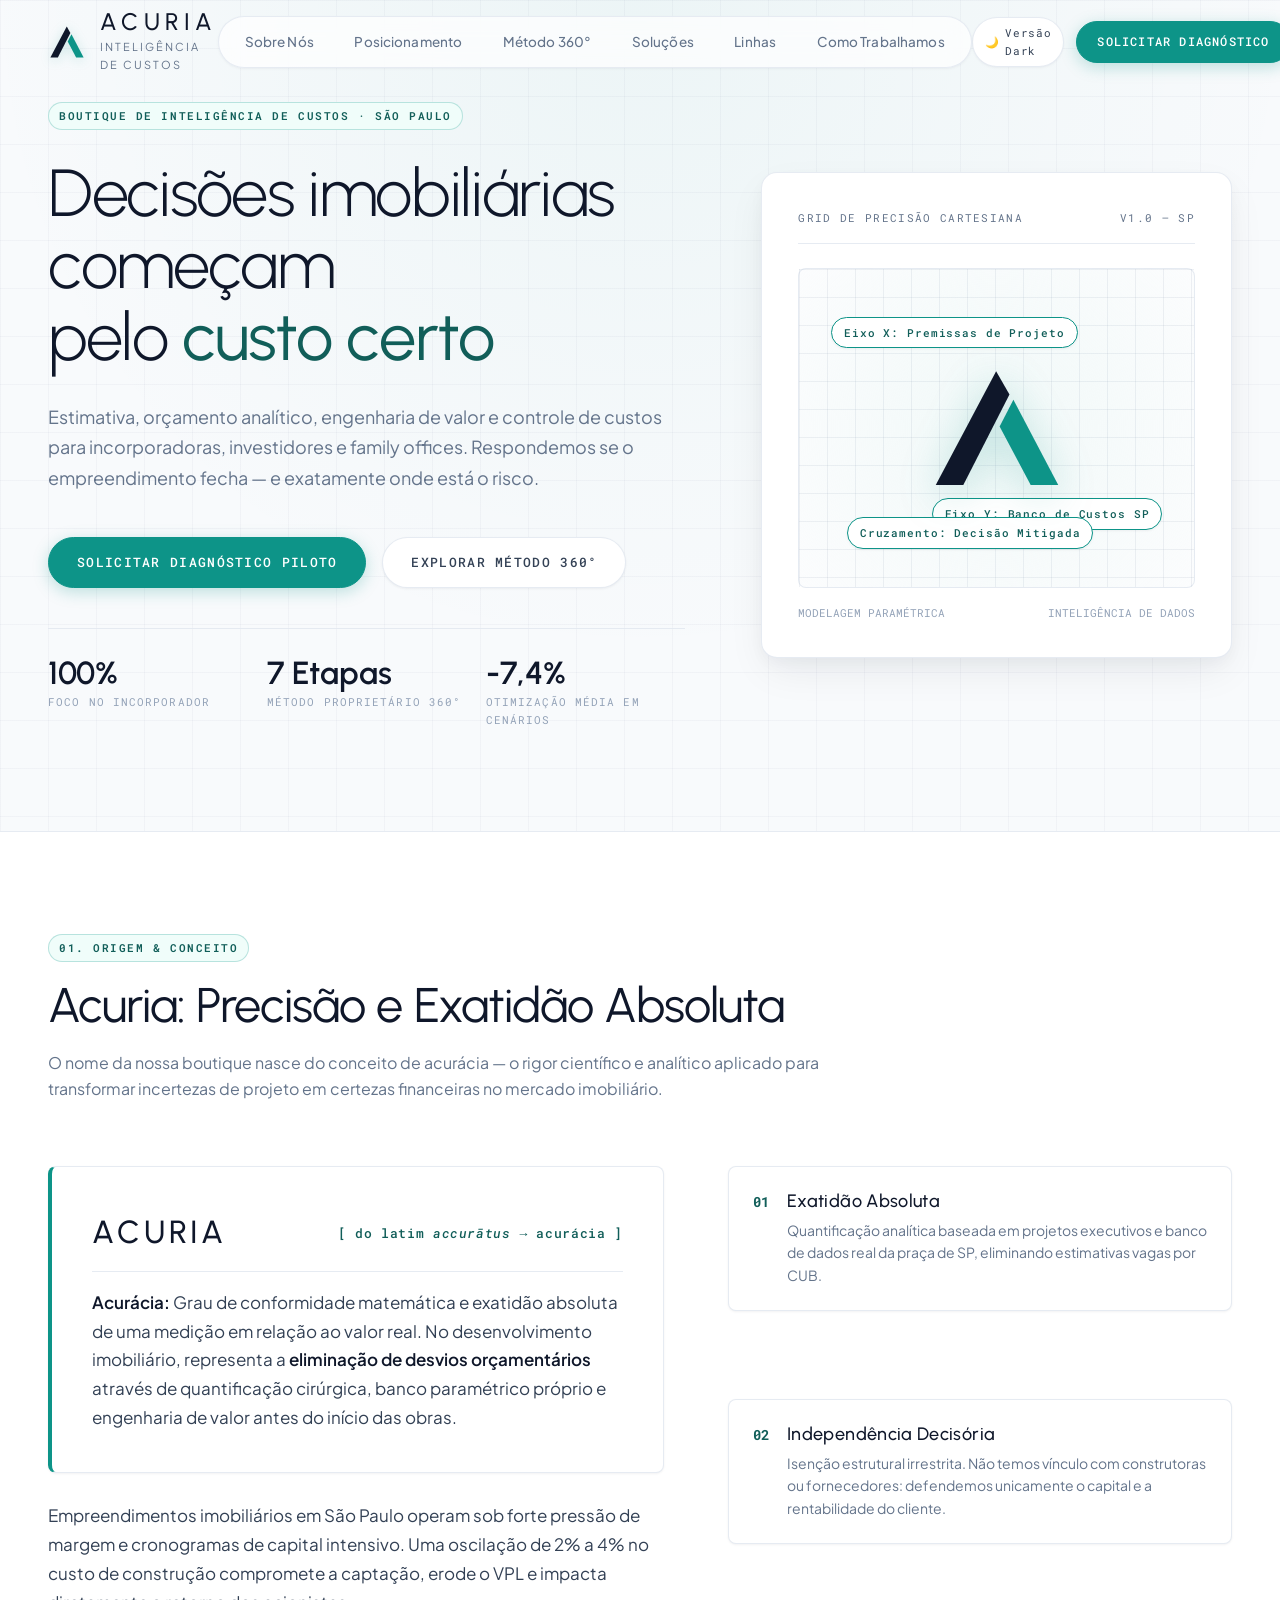
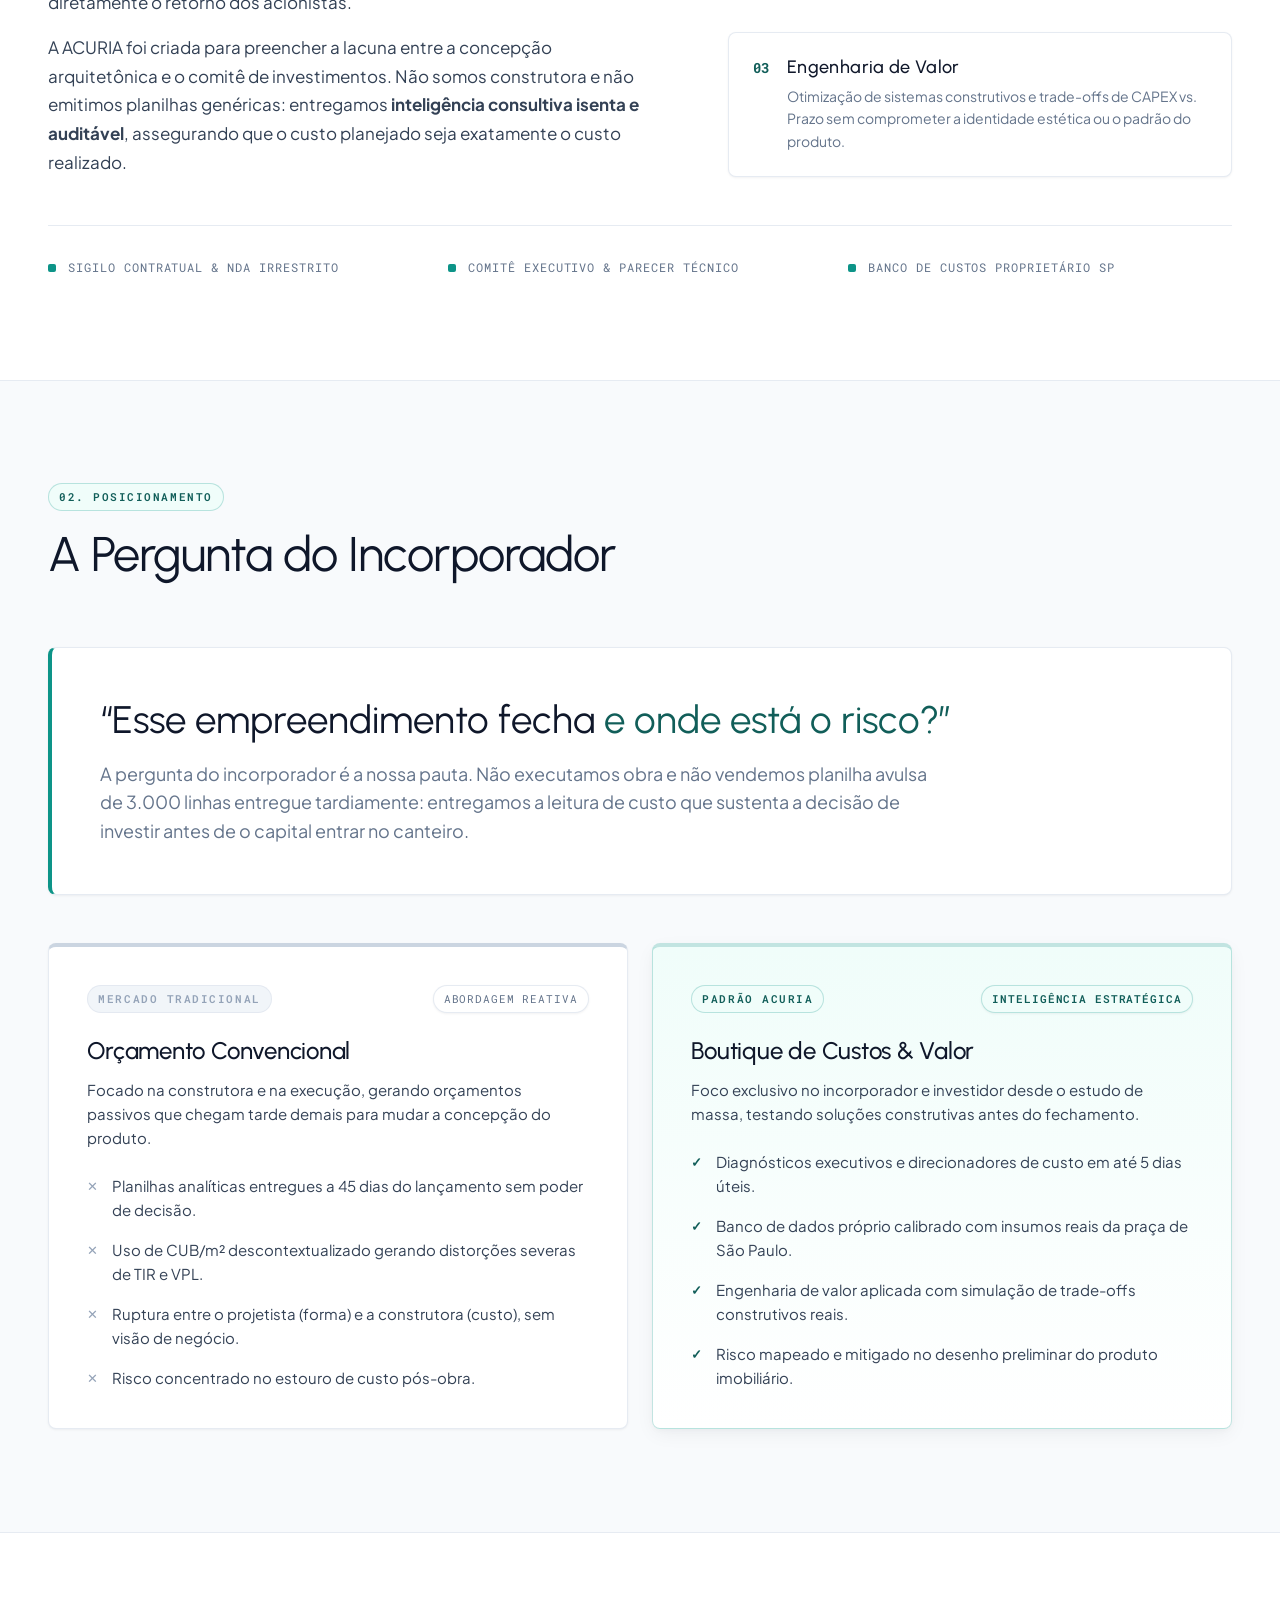
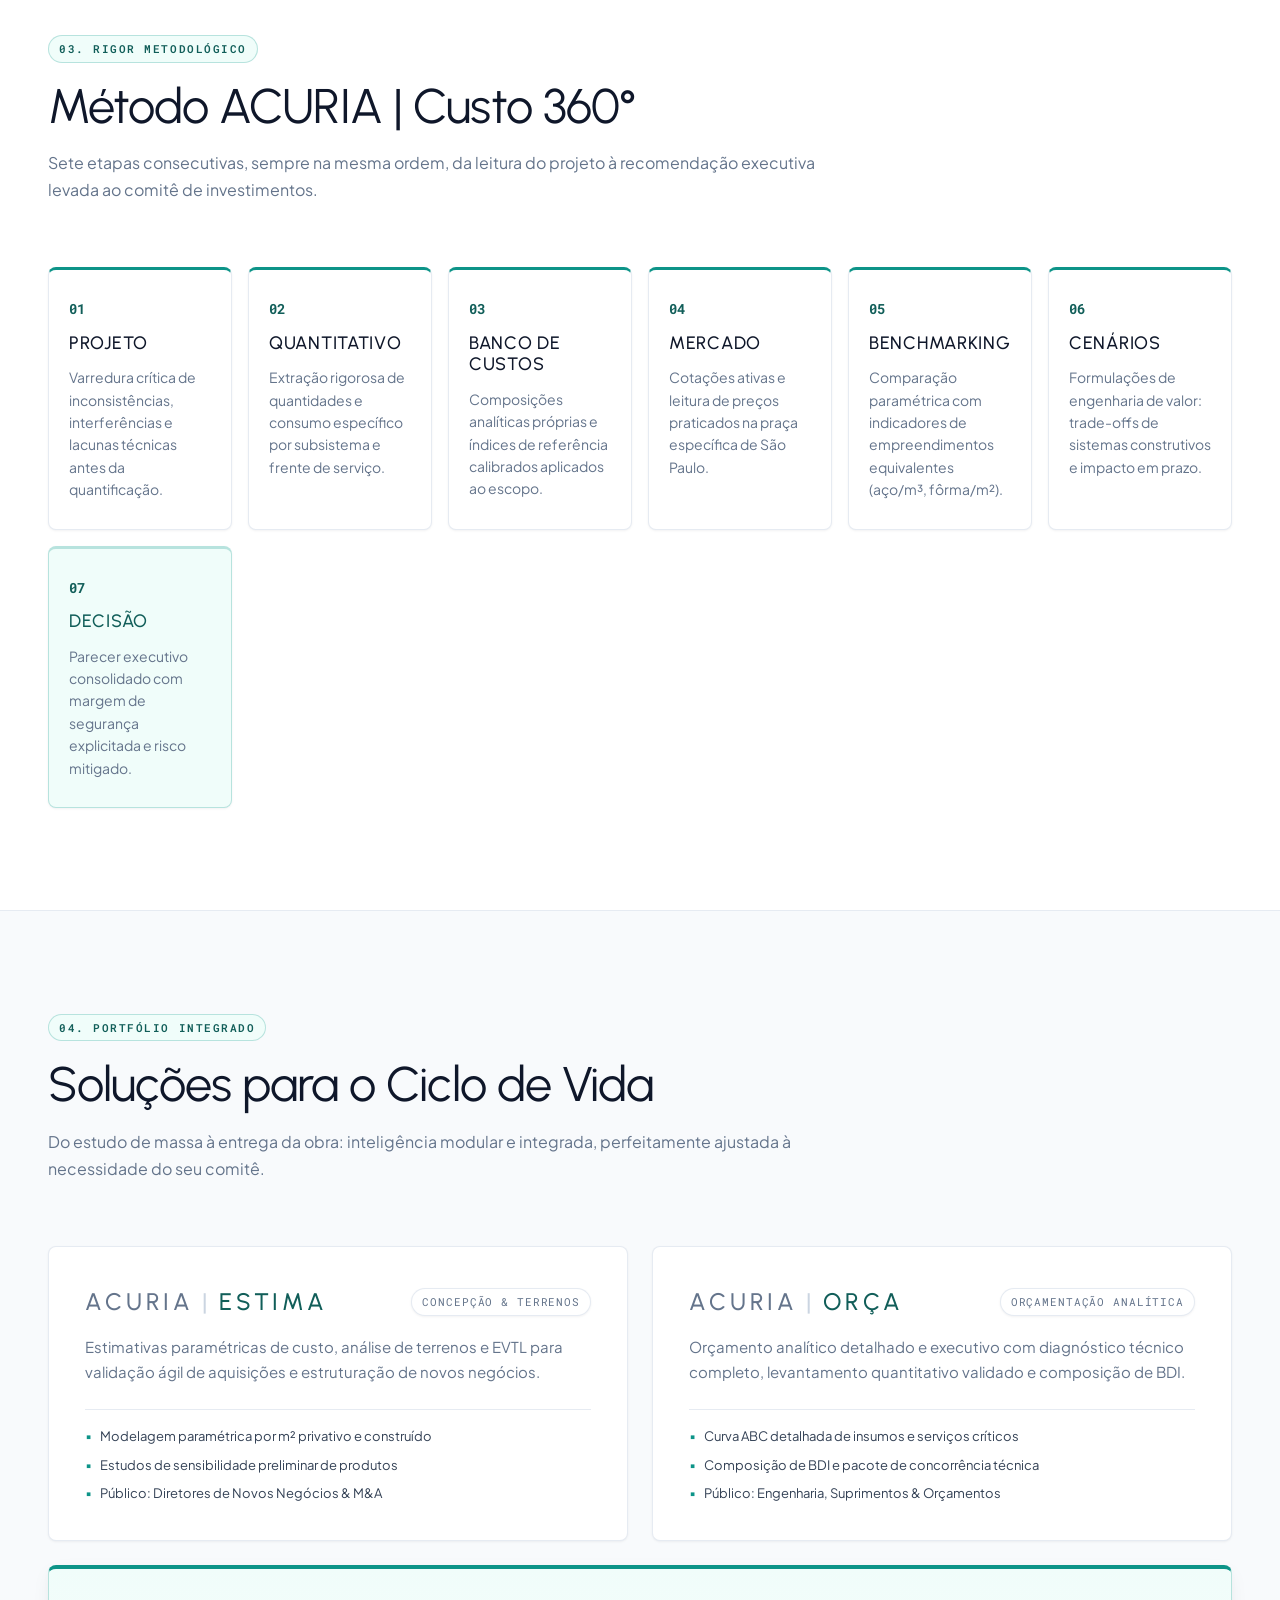
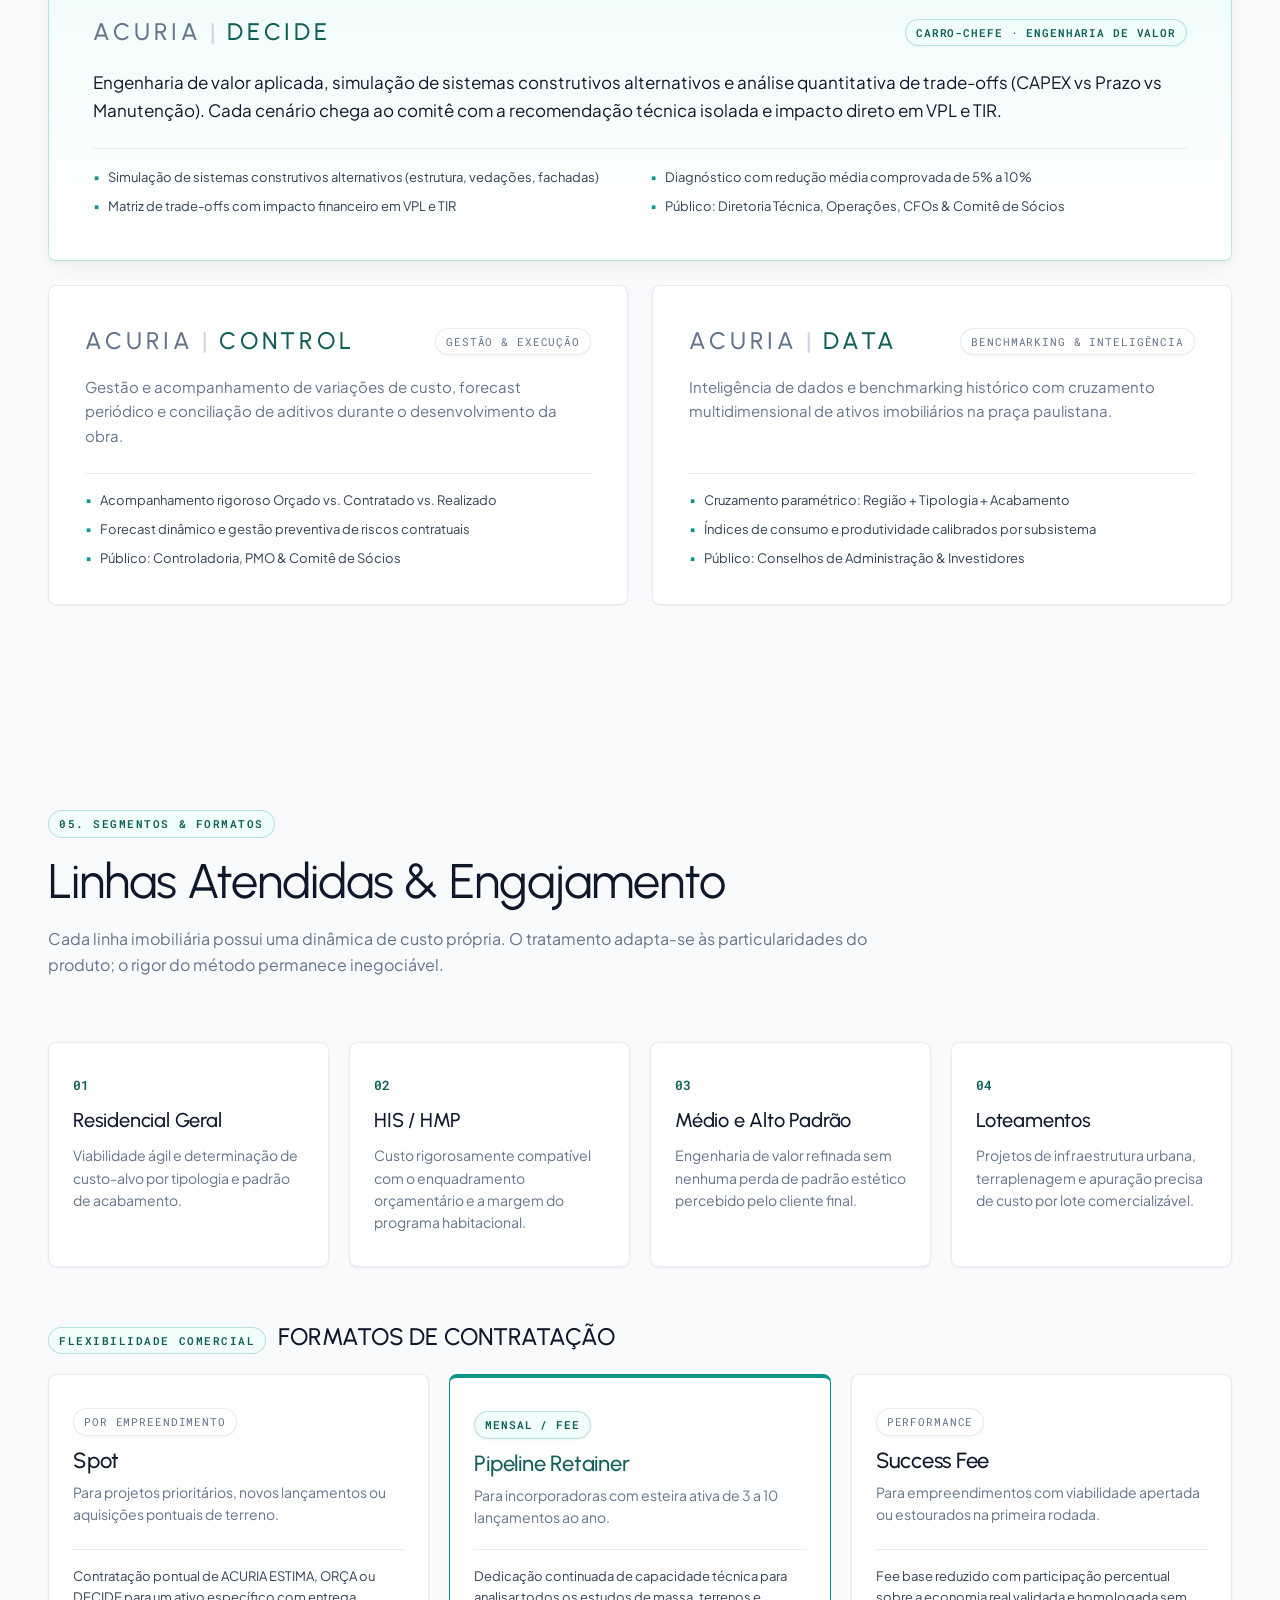
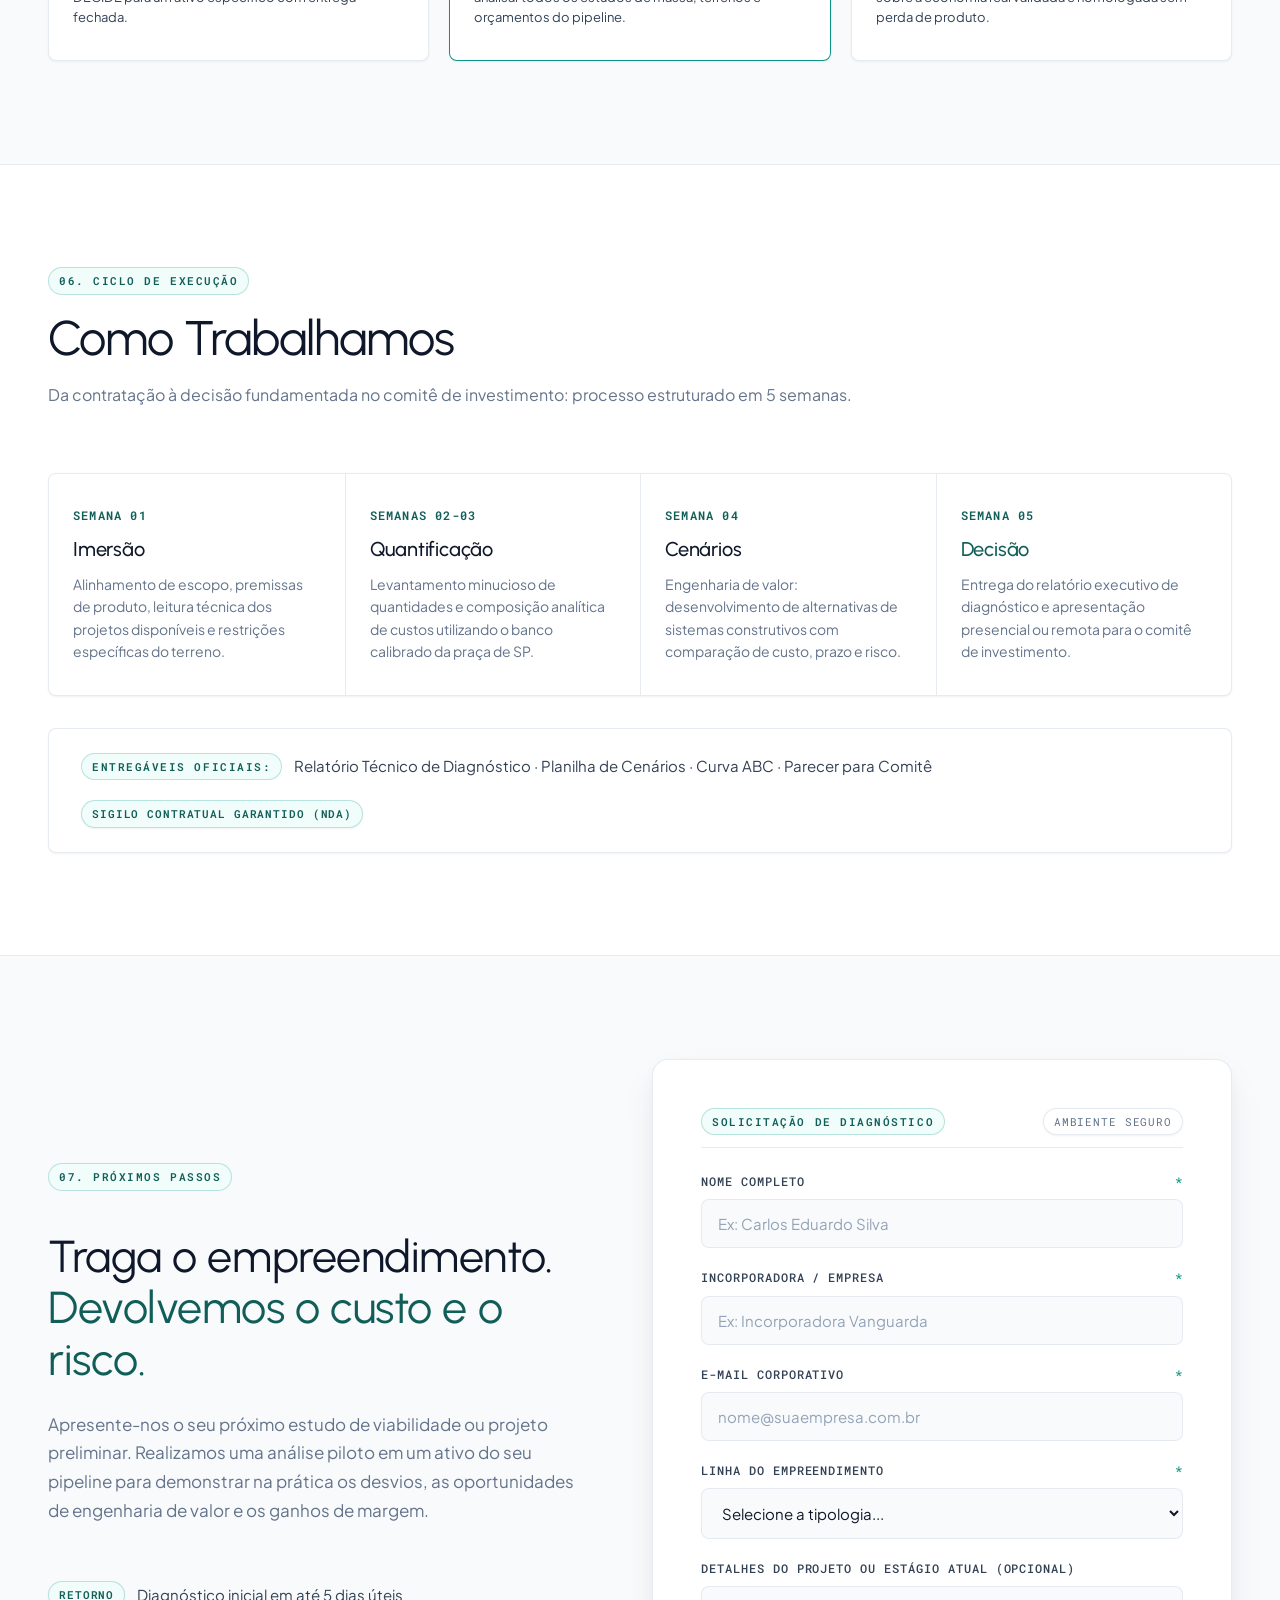
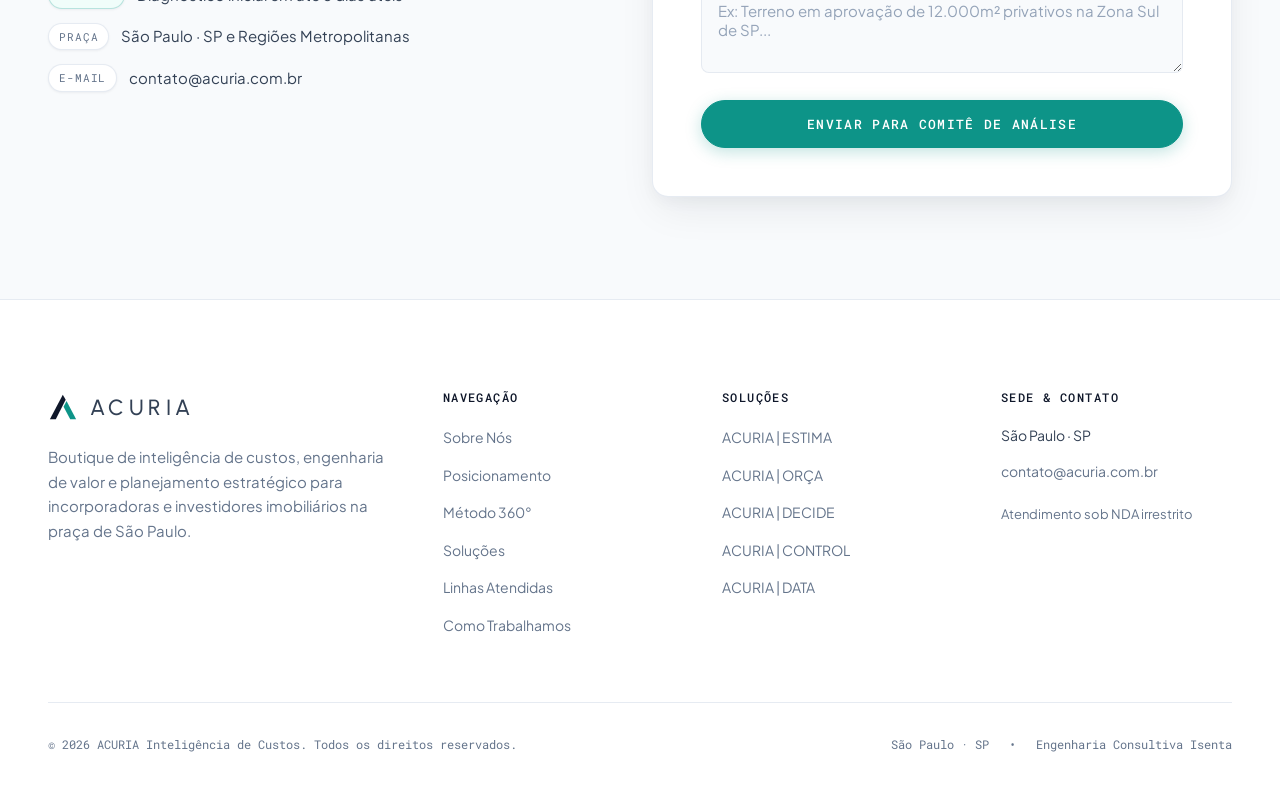
==== commit 7f2d226a: "chore: remove Engenharia de Valor section and tab, update navigation and section numbering in both e" ====
--- a/index-light.html
+++ b/index-light.html
@@ -66,9 +66,6 @@
           </li>
           <li class="nav-item">
             <a href="#produtos" class="nav-link">Soluções</a>
-          </li>
-          <li class="nav-item">
-            <a href="#engenharia-valor" class="nav-link">Engenharia de Valor</a>
           </li>
           <li class="nav-item">
             <a href="#linhas" class="nav-link">Linhas</a>
@@ -131,11 +128,6 @@
         </a>
       </li>
       <li>
-        <a href="#engenharia-valor" class="mobile-nav-link">
-          <span>Engenharia de Valor & Cenários</span>
-        </a>
-      </li>
-      <li>
         <a href="#linhas" class="mobile-nav-link">
           <span>Linhas Atendidas</span>
         </a>
@@ -627,163 +619,14 @@
     </section>
 
     <!-- ========================================================================
-         SEÇÃO 05: ENGENHARIA DE VALOR & SIMULADOR INTERATIVO
-         ======================================================================== -->
-    <section class="section-wrapper section-padding section-alt" id="engenharia-valor">
-      <div class="container">
-        
-        <div class="section-header">
-          <div class="section-header-top">
-            <span class="mono-label">05. Simulação de Trade-Offs</span>
-          </div>
-          <h2 class="section-title">Engenharia de Valor na Prática</h2>
-          <p class="section-subtitle">
-            Veja como a simulação de sistemas construtivos protege a margem da SPE sem perda de percepção de produto pelo comprador final.
-          </p>
-        </div>
-
-        <!-- Simulador Interativo de Cenários -->
-        <div class="simulator-wrapper">
-          
-          <div class="simulator-info">
-            <div style="display: flex; align-items: center; justify-content: space-between;">
-              <span class="mono-label">Módulo ACURIA | DECIDE</span>
-              <span id="scenario-risk-badge" class="mono-tag active">Risco: BAIXO</span>
-            </div>
-
-            <h3 id="scenario-result-title" style="font-size: 1.625rem; font-weight: 500;">Cenário 02 (Recomendado ACURIA)</h3>
-            
-            <p id="scenario-desc-text" style="font-size: 0.9375rem; min-height: 56px; color: var(--color-text-muted);">
-              Estacas espaçadas com concreto projetado + Painéis pré-moldados leves integrados com acabamento texturizado.
-            </p>
-
-            <div>
-              <span class="mono-label" style="font-size: 0.6875rem;">Clique para alternar o cenário:</span>
-              <div class="scenario-buttons-group">
-                <button type="button" class="scenario-btn" data-scenario="base">
-                  <span class="sc-label">Cenário Base</span>
-                  <span class="sc-name">Padrão Mercado</span>
-                </button>
-                <button type="button" class="scenario-btn" data-scenario="c01">
-                  <span class="sc-label">Cenário 01</span>
-                  <span class="sc-name">Alvenaria Racional</span>
-                </button>
-                <button type="button" class="scenario-btn active" data-scenario="c02">
-                  <span class="sc-label">Cenário 02</span>
-                  <span class="sc-name">Otimizado ACURIA</span>
-                </button>
-                <button type="button" class="scenario-btn" data-scenario="c03">
-                  <span class="sc-label">Cenário 03</span>
-                  <span class="sc-name">Misto Acelerado</span>
-                </button>
-              </div>
-            </div>
-          </div>
-
-          <!-- Gráfico Interativo de Barras -->
-          <div class="chart-container">
-            <div class="chart-header">
-              <span>Custo por m² · Cenários de Estudo</span>
-              <span>São Paulo · SP</span>
-            </div>
-
-            <div class="chart-bars-stage">
-              
-              <!-- Barra BASE -->
-              <div class="bar-col" data-scenario="base">
-                <span class="bar-val">R$ 4.187</span>
-                <div class="bar-fill" style="height: 82%;"></div>
-                <span class="bar-tag">BASE</span>
-              </div>
-
-              <!-- Barra C-01 -->
-              <div class="bar-col" data-scenario="c01">
-                <span class="bar-val">R$ 4.052</span>
-                <div class="bar-fill" style="height: 74%;"></div>
-                <span class="bar-tag">C-01</span>
-              </div>
-
-              <!-- Barra C-02 (Recomendada) -->
-              <div class="bar-col active" data-scenario="c02">
-                <span class="bar-val">R$ 3.877</span>
-                <div class="bar-fill" style="height: 62%;"></div>
-                <span class="bar-tag">C-02</span>
-              </div>
-
-              <!-- Barra C-03 -->
-              <div class="bar-col" data-scenario="c03">
-                <span class="bar-val">R$ 4.240</span>
-                <div class="bar-fill" style="height: 90%;"></div>
-                <span class="bar-tag">C-03</span>
-              </div>
-
-            </div>
-
-            <!-- Faixa de Resultado -->
-            <div class="chart-result-badge">
-              <span class="chart-result-title">Impacto Direto na Margem da SPE:</span>
-              <span class="chart-result-metric" id="scenario-result-metric">-7,4% (Economia de R$ 2,4M)</span>
-            </div>
-          </div>
-
-        </div>
-
-        <!-- Estudo de Caso Real Detalhado -->
-        <div class="case-study-box">
-          <div class="case-study-header">
-            <div>
-              <span class="mono-label">Estudo de Caso Real · Edifício Residencial SP</span>
-              <h3 style="font-size: 1.25rem; font-weight: 500; margin-top: 4px;">Otimização Estrutural e de Envoltória</h3>
-            </div>
-            <span class="mono-tag active">Ganho de R$ 2,40M no Resultado Líquido</span>
-          </div>
-
-          <div class="table-responsive">
-            <table class="custom-table">
-              <thead>
-                <tr>
-                  <th>Frente Analisada</th>
-                  <th>Solução Convencional</th>
-                  <th>Alternativa Otimizada ACURIA</th>
-                  <th>Impacto Financeiro & Prazo</th>
-                </tr>
-              </thead>
-              <tbody>
-                <tr>
-                  <td><strong>Estrutura de Contenção</strong></td>
-                  <td>Paredes diafragma contínuas superdimensionadas</td>
-                  <td>Estacas espaçadas com concreto projetado e tirantes otimizados</td>
-                  <td class="cell-highlight">Economia direta de R$ 1,35M (-14% no subsistema)</td>
-                </tr>
-                <tr>
-                  <td><strong>Envoltória / Fachada</strong></td>
-                  <td>Alvenaria tradicional com argamassa armada pesada</td>
-                  <td>Painéis pré-moldados leves com acabamento texturizado</td>
-                  <td class="cell-highlight">Redução de R$ 1,05M e antecipação de 18 dias na vedação</td>
-                </tr>
-                <tr class="highlight-row">
-                  <td><strong>Resultado Consolidado</strong></td>
-                  <td>Custo inicial estimado: <strong>R$ 54,2M</strong></td>
-                  <td>Custo aprovado com otimizações: <strong>R$ 51,8M</strong></td>
-                  <td class="cell-highlight" style="font-size: 1rem;">Ganho direto de R$ 2,40M na margem líquida</td>
-                </tr>
-              </tbody>
-            </table>
-          </div>
-        </div>
-
-      </div>
-    </section>
-
-    <!-- ========================================================================
-         SEÇÃO 06: LINHAS ATENDIDAS & MODELOS COMERCIAIS
+         SEÇÃO 05: LINHAS ATENDIDAS & MODELOS COMERCIAIS
          ======================================================================== -->
     <section class="section-wrapper section-padding" id="linhas">
       <div class="container">
         
         <div class="section-header">
           <div class="section-header-top">
-            <span class="mono-label">06. Segmentos & Formatos</span>
+            <span class="mono-label">05. Segmentos & Formatos</span>
           </div>
           <h2 class="section-title">Linhas Atendidas & Engajamento</h2>
           <p class="section-subtitle">
@@ -869,14 +712,14 @@
     </section>
 
     <!-- ========================================================================
-         SEÇÃO 07: COMO TRABALHAMOS (LINHA DO TEMPO DE 5 SEMANAS)
+         SEÇÃO 06: COMO TRABALHAMOS (LINHA DO TEMPO DE 5 SEMANAS)
          ======================================================================== -->
     <section class="section-wrapper section-padding section-alt" id="processo">
       <div class="container">
         
         <div class="section-header">
           <div class="section-header-top">
-            <span class="mono-label">07. Ciclo de Execução</span>
+            <span class="mono-label">06. Ciclo de Execução</span>
           </div>
           <h2 class="section-title">Como Trabalhamos</h2>
           <p class="section-subtitle">
@@ -925,14 +768,14 @@
     </section>
 
     <!-- ========================================================================
-         SEÇÃO 08: FORMULÁRIO DE CONTATO & DIAGNÓSTICO PILOTO (SECURITY-FIRST)
+         SEÇÃO 07: FORMULÁRIO DE CONTATO & DIAGNÓSTICO PILOTO (SECURITY-FIRST)
          ======================================================================== -->
     <section class="section-wrapper section-padding" id="contato">
       <div class="container contact-container-grid">
         
         <div class="contact-info-col">
           <div class="section-header-top">
-            <span class="mono-label">08. Próximos Passos</span>
+            <span class="mono-label">07. Próximos Passos</span>
           </div>
           
           <h2 style="font-size: clamp(2rem, 3.5vw, 3rem); font-weight: 400; line-height: 1.15;">
@@ -1054,7 +897,8 @@
             <li><a href="#posicionamento" class="footer-nav-link">Posicionamento</a></li>
             <li><a href="#metodo" class="footer-nav-link">Método 360°</a></li>
             <li><a href="#produtos" class="footer-nav-link">Soluções</a></li>
-            <li><a href="#engenharia-valor" class="footer-nav-link">Engenharia de Valor</a></li>
+            <li><a href="#linhas" class="footer-nav-link">Linhas Atendidas</a></li>
+            <li><a href="#processo" class="footer-nav-link">Como Trabalhamos</a></li>
           </ul>
         </div>
 
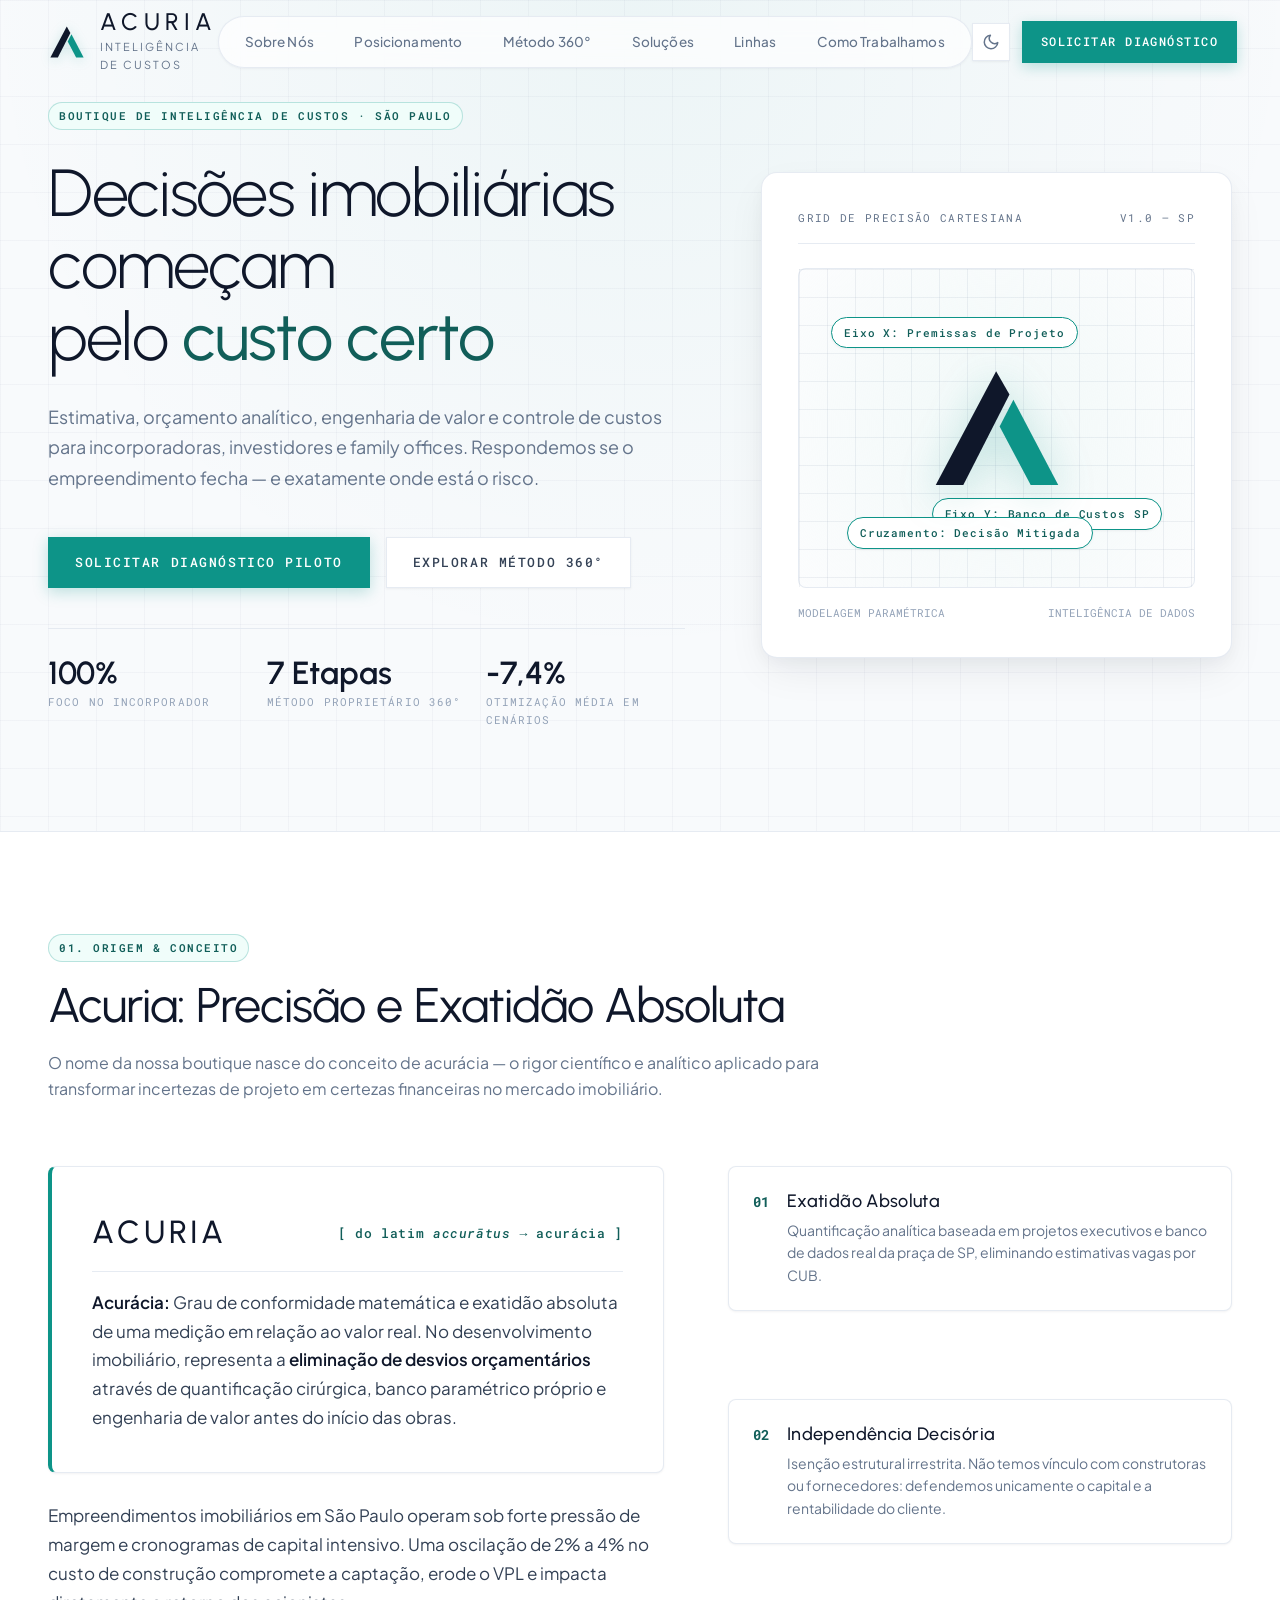
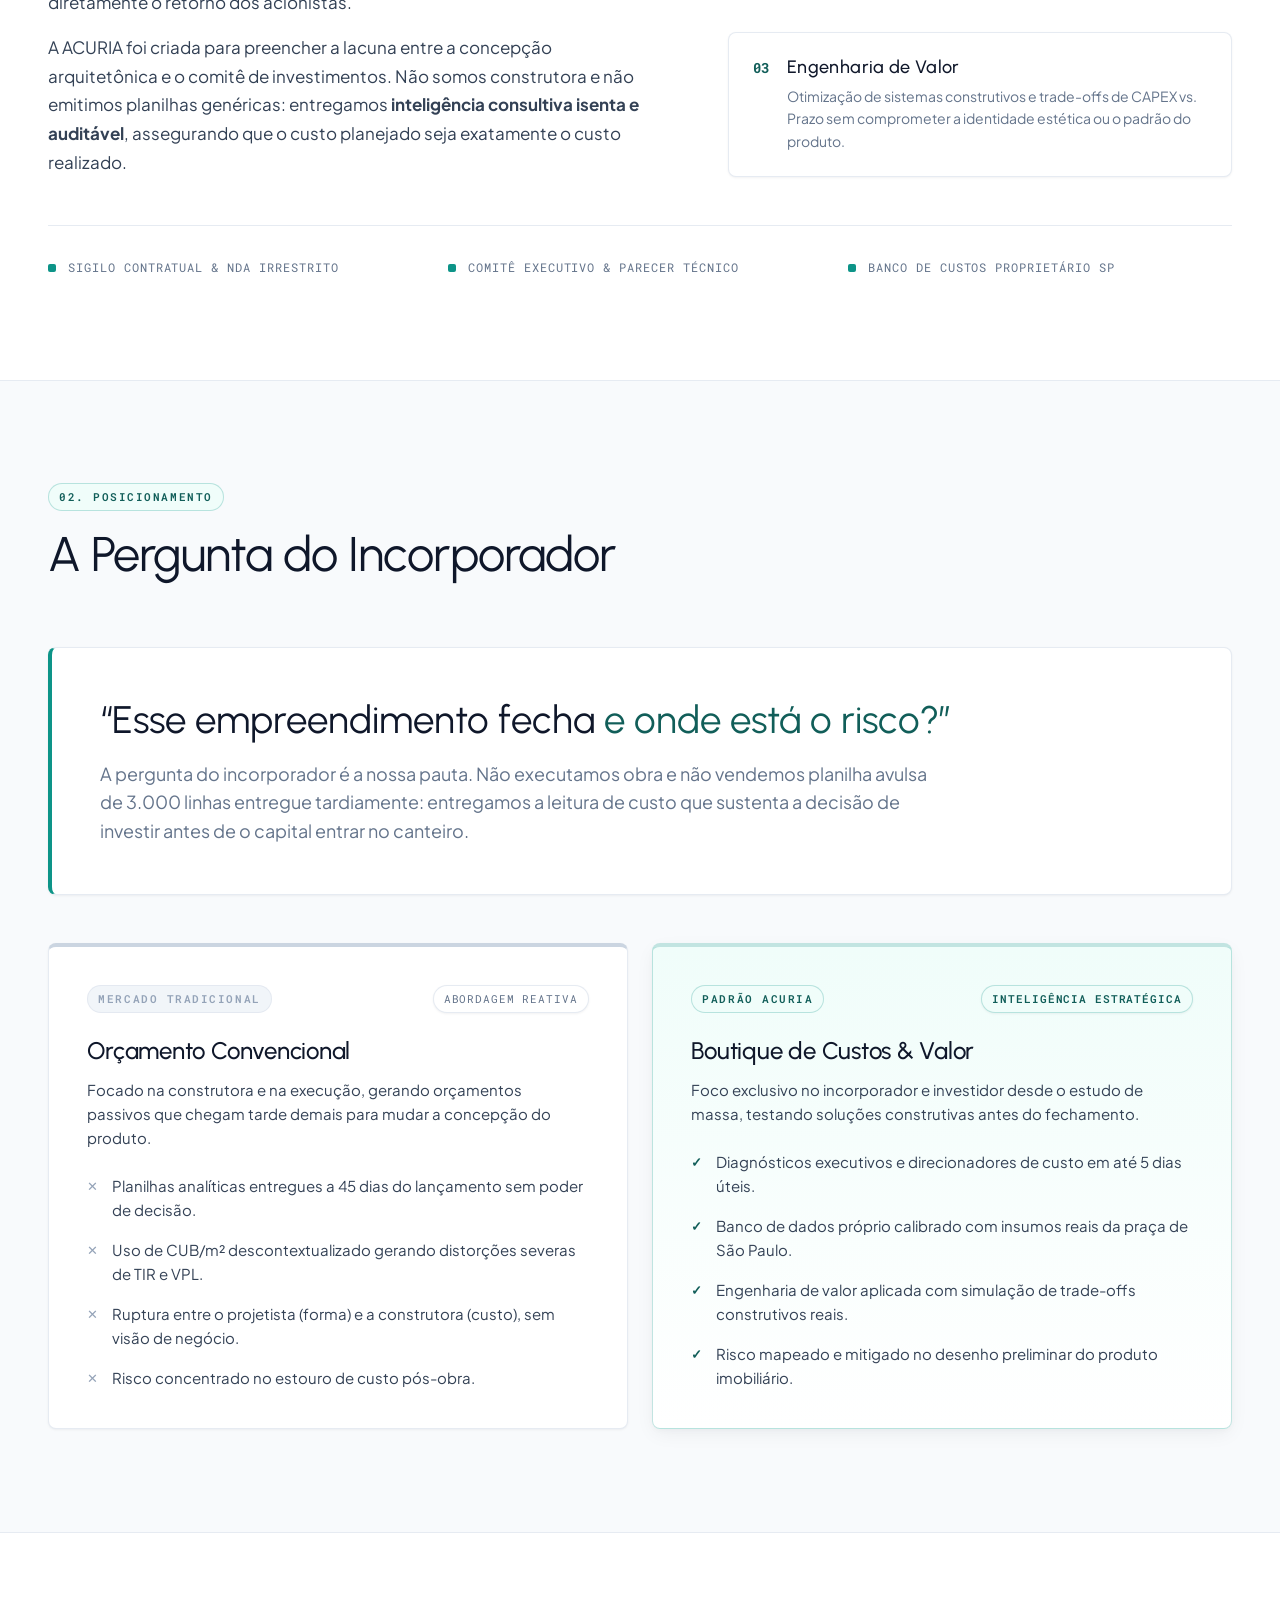
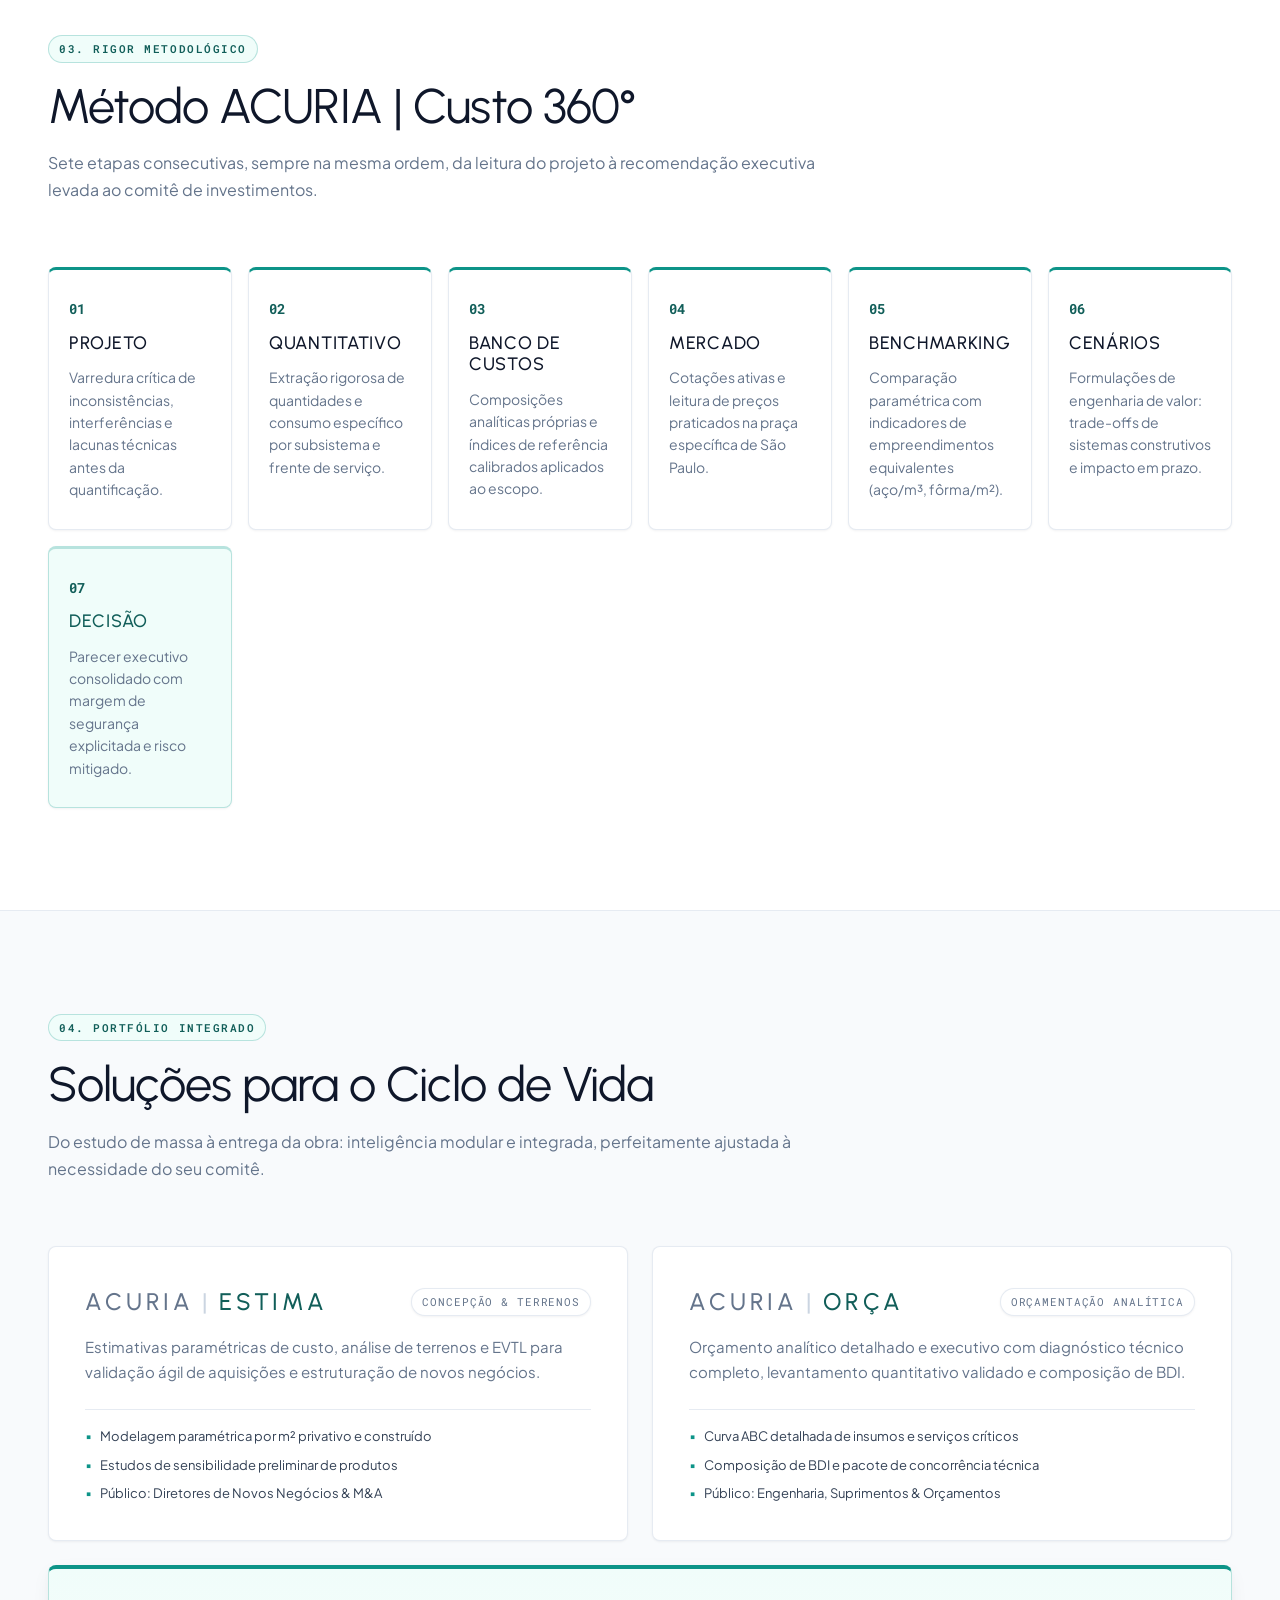
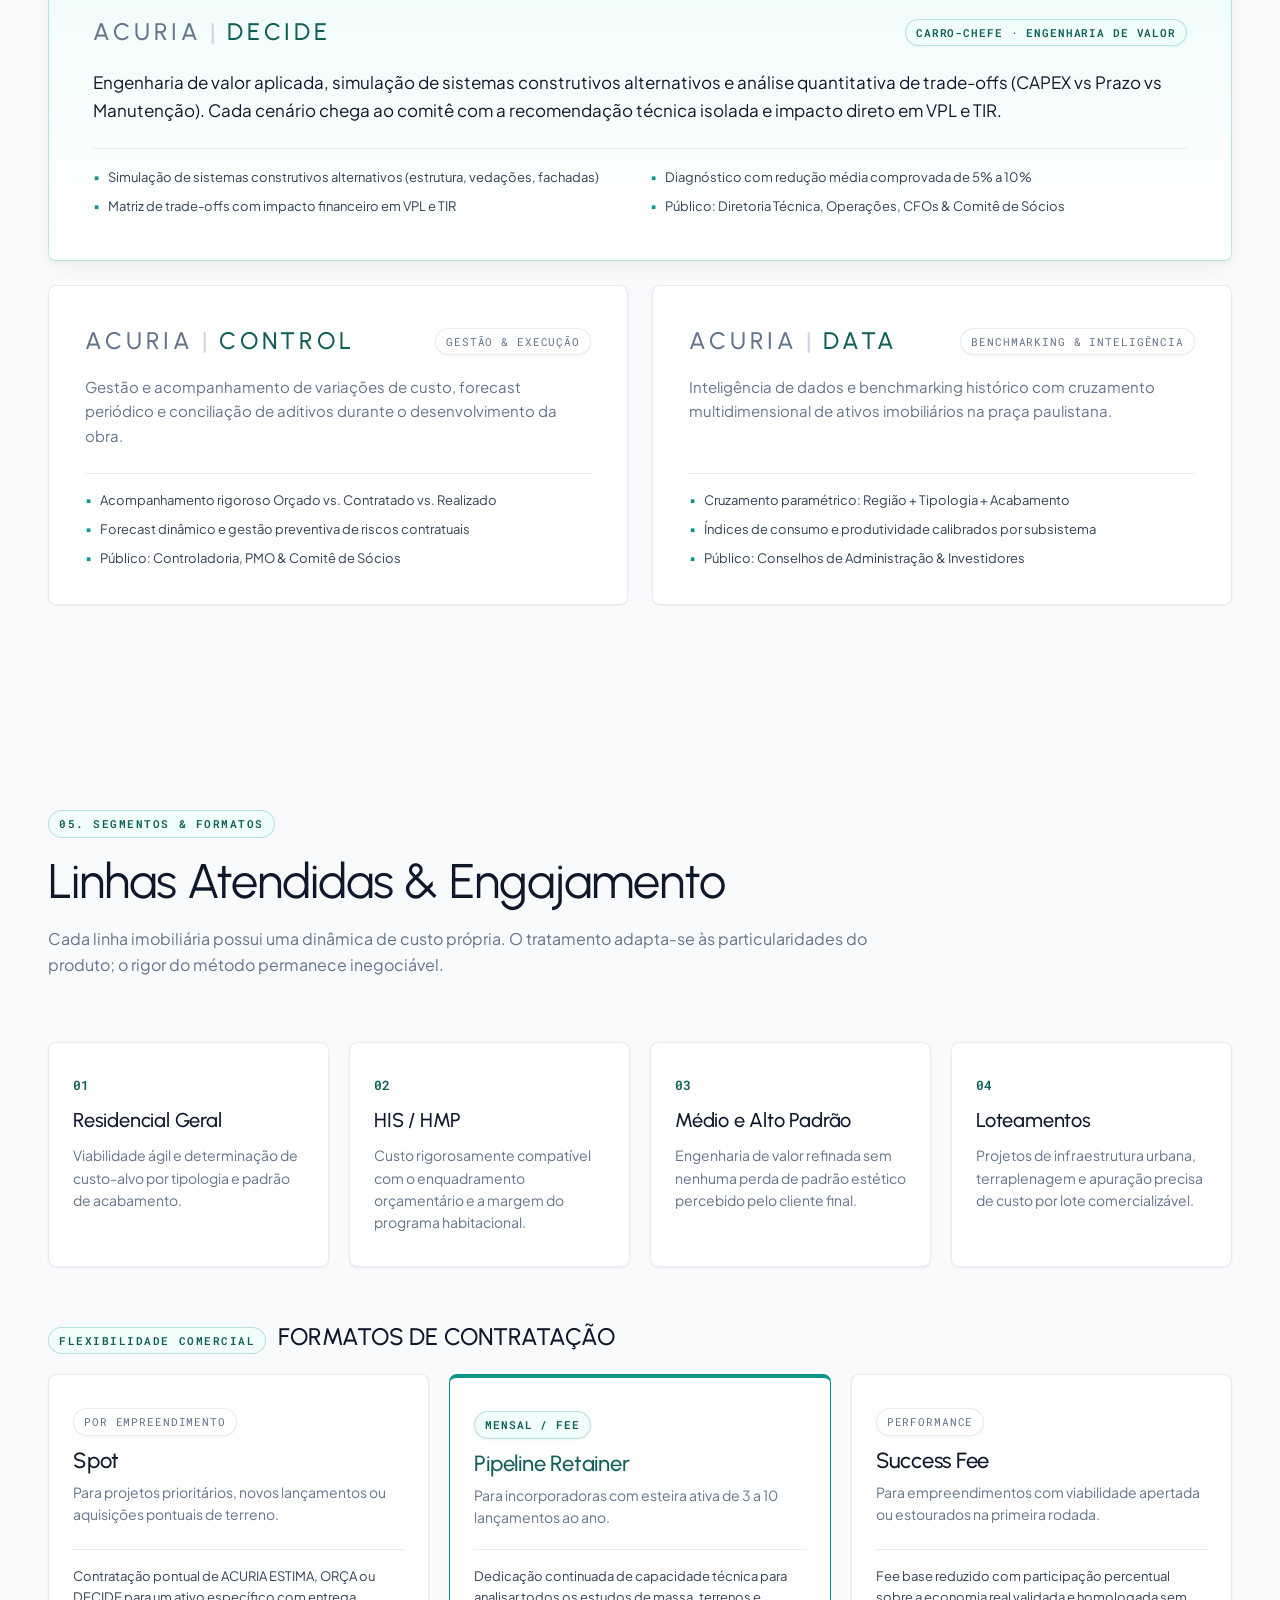
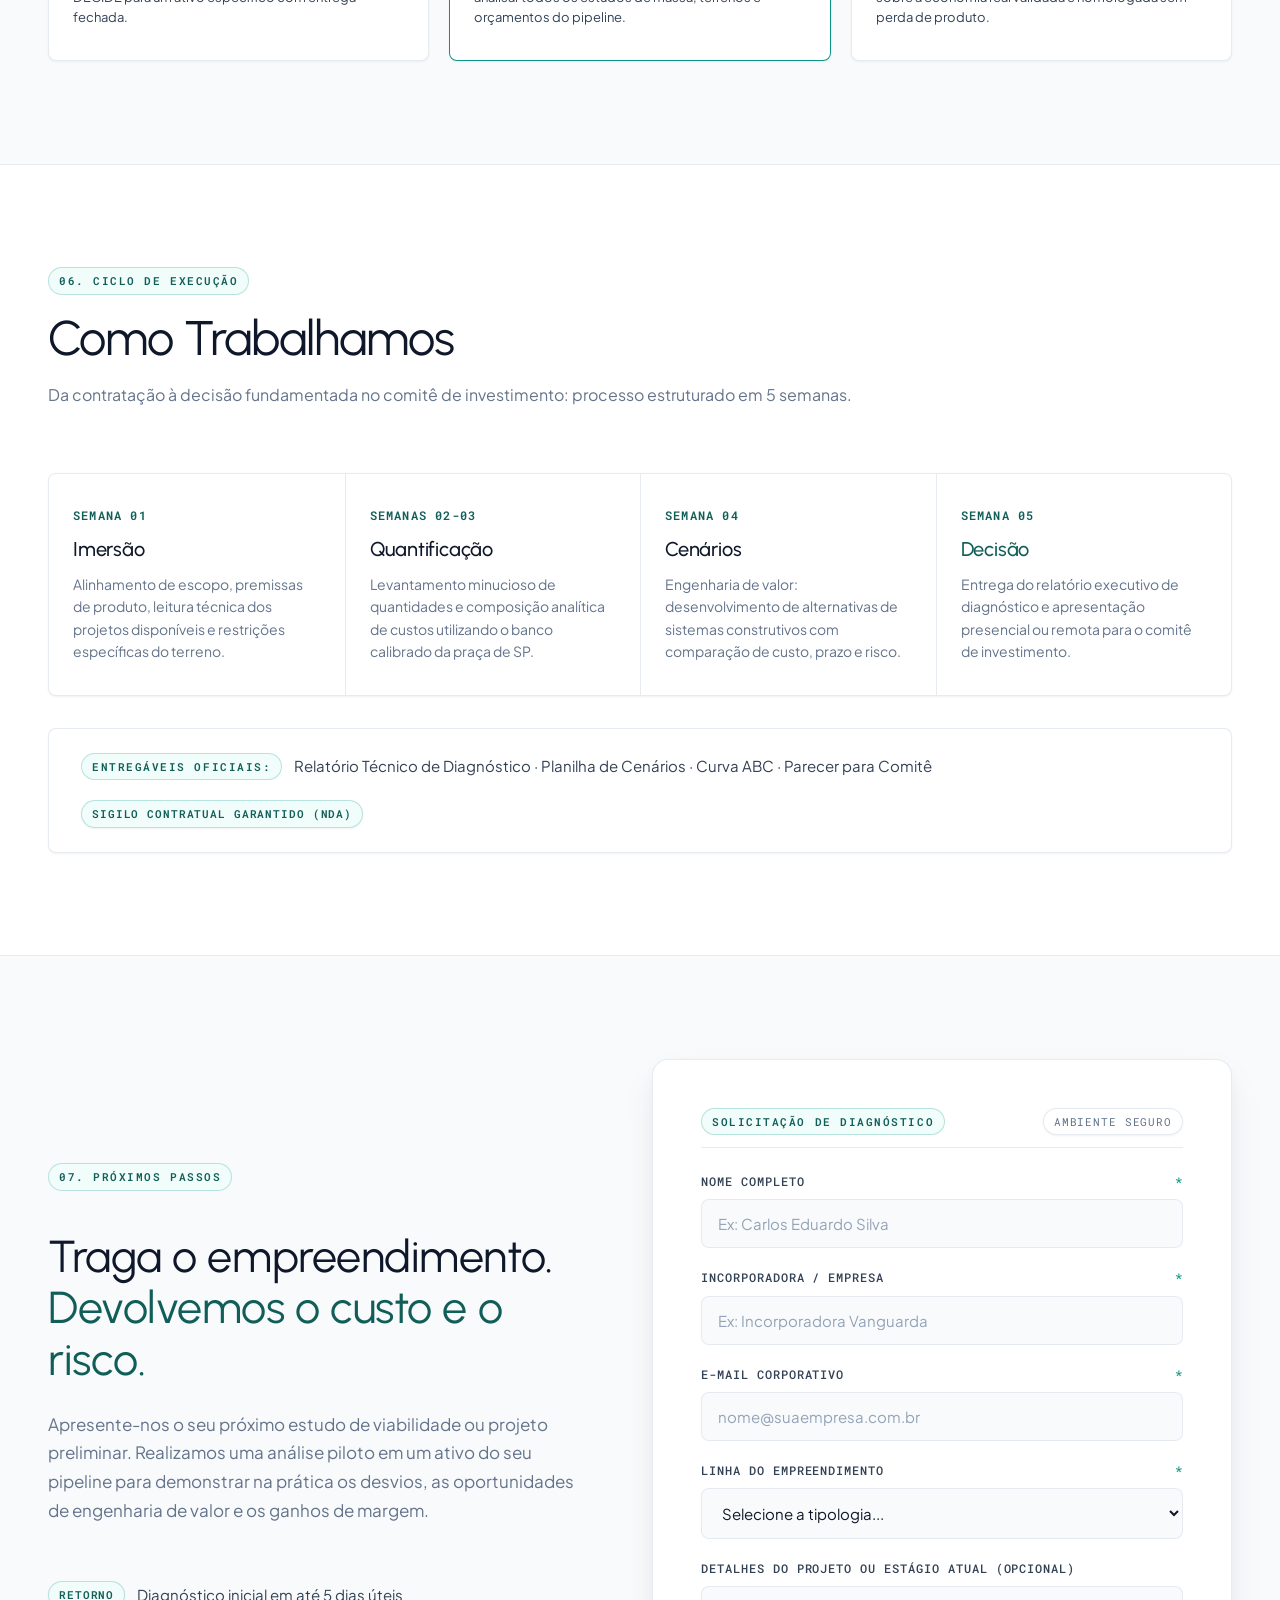
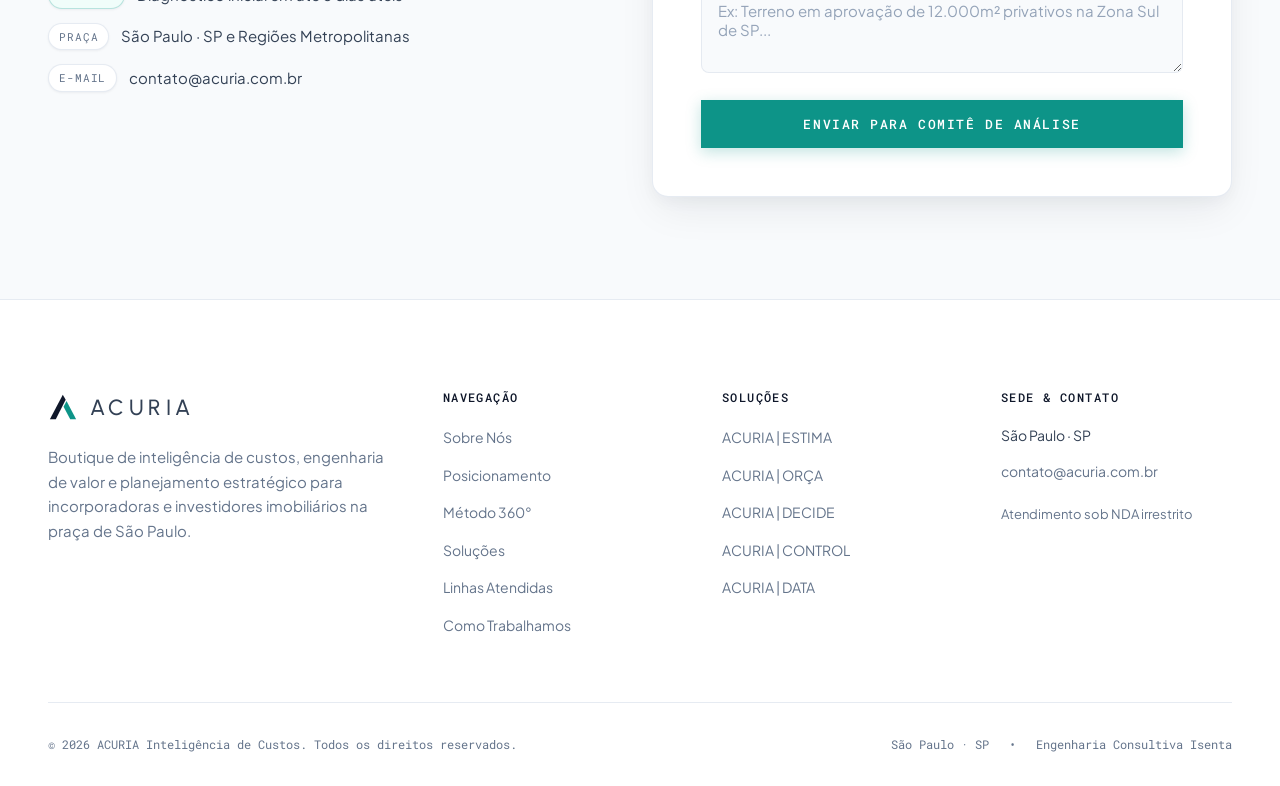
==== commit 29373b88: "style: update light buttons to match dark geometric structure and streamline theme switch button to " ====
--- a/index-light.html
+++ b/index-light.html
@@ -78,9 +78,10 @@
 
       <!-- Ações do Cabeçalho & Alternador de Versão -->
       <div class="header-actions">
-        <a href="index.html" class="theme-switch-pill" title="Alternar para a versão escura técnica">
-          <span>🌙</span>
-          <span>Versão Dark</span>
+        <a href="index.html" class="theme-switch-btn" aria-label="Alternar para a versão escura" title="Versão Escura">
+          <svg viewBox="0 0 24 24" aria-hidden="true">
+            <path d="M21 12.79A9 9 0 1 1 11.21 3 7 7 0 0 0 21 12.79z"></path>
+          </svg>
         </a>
         <a href="#contato" class="btn btn-primary btn-sm">Solicitar Diagnóstico</a>
         
@@ -103,7 +104,11 @@
       <div class="brand-text">
         <span class="brand-title" style="font-size: 1.25rem;">ACURIA</span>
       </div>
-      <a href="index.html" class="theme-switch-pill">🌙 Dark</a>
+      <a href="index.html" class="theme-switch-btn" aria-label="Alternar para versão escura" title="Versão Escura">
+        <svg viewBox="0 0 24 24" aria-hidden="true">
+          <path d="M21 12.79A9 9 0 1 1 11.21 3 7 7 0 0 0 21 12.79z"></path>
+        </svg>
+      </a>
     </div>
 
     <ul class="mobile-nav-list">
--- a/css-light/layout.css
+++ b/css-light/layout.css
@@ -183,27 +183,37 @@
   gap: 12px;
 }
 
-/* Tema Switcher Pill Badge */
-.theme-switch-pill {
+/* Botão Alternador de Tema (Somente Ícone) */
+.theme-switch-btn {
   display: inline-flex;
   align-items: center;
-  gap: 6px;
-  font-family: var(--font-mono);
-  font-size: 0.6875rem;
-  letter-spacing: 0.06em;
-  padding: 6px 12px;
-  border-radius: var(--radius-pill);
+  justify-content: center;
+  width: 38px;
+  height: 38px;
   background: #FFFFFF;
   border: 1px solid var(--color-slate-border);
-  color: var(--color-text-body);
+  color: var(--color-text-muted);
+  text-decoration: none;
+  cursor: pointer;
   box-shadow: var(--shadow-sm);
   transition: all var(--transition-fast);
 }
 
-.theme-switch-pill:hover {
+.theme-switch-btn:hover {
   border-color: var(--color-accent);
   color: var(--color-accent-dark);
-  transform: translateY(-1px);
+  background: var(--color-accent-subtle);
+  transform: translateY(-2px);
+}
+
+.theme-switch-btn svg {
+  width: 18px;
+  height: 18px;
+  stroke: currentColor;
+  fill: none;
+  stroke-width: 2;
+  stroke-linecap: round;
+  stroke-linejoin: round;
 }
 
 /* Menu Mobile */
--- a/css-light/components.css
+++ b/css-light/components.css
@@ -3,7 +3,7 @@
    ========================================================================== */
 
 /* --------------------------------------------------------------------------
-   1. Botões & CTAs com Button-in-Button Architecture
+   1. Botões & CTAs (Estrutura Idêntica com Cores Claras)
    -------------------------------------------------------------------------- */
 .btn {
   display: inline-flex;
@@ -13,14 +13,13 @@
   font-family: var(--font-mono);
   font-size: 0.8125rem;
   font-weight: 500;
-  letter-spacing: 0.1em;
+  letter-spacing: 0.12em;
   text-transform: uppercase;
-  padding: 14px 28px;
-  border-radius: var(--radius-pill);
+  padding: 14px 26px;
   border: 1px solid transparent;
   cursor: pointer;
   text-decoration: none;
-  transition: all var(--transition-smooth);
+  transition: all var(--transition-fast);
   white-space: nowrap;
 }
 
@@ -28,7 +27,7 @@
   background-color: var(--color-accent);
   color: #FFFFFF;
   border-color: var(--color-accent);
-  box-shadow: 0 4px 16px rgba(13, 148, 136, 0.25);
+  box-shadow: 0 4px 14px rgba(13, 148, 136, 0.25);
 }
 
 .btn-primary:hover {
@@ -36,7 +35,7 @@
   border-color: var(--color-accent-hover);
   color: #FFFFFF;
   transform: translateY(-2px);
-  box-shadow: 0 8px 24px rgba(13, 148, 136, 0.35);
+  box-shadow: 0 6px 20px rgba(13, 148, 136, 0.35);
 }
 
 .btn-outline {
@@ -50,11 +49,11 @@
   border-color: var(--color-accent);
   color: var(--color-accent-dark);
   background: var(--color-accent-subtle);
-  transform: translateY(-1px);
+  transform: translateY(-2px);
 }
 
 .btn-sm {
-  padding: 10px 20px;
+  padding: 10px 18px;
   font-size: 0.75rem;
 }
 
